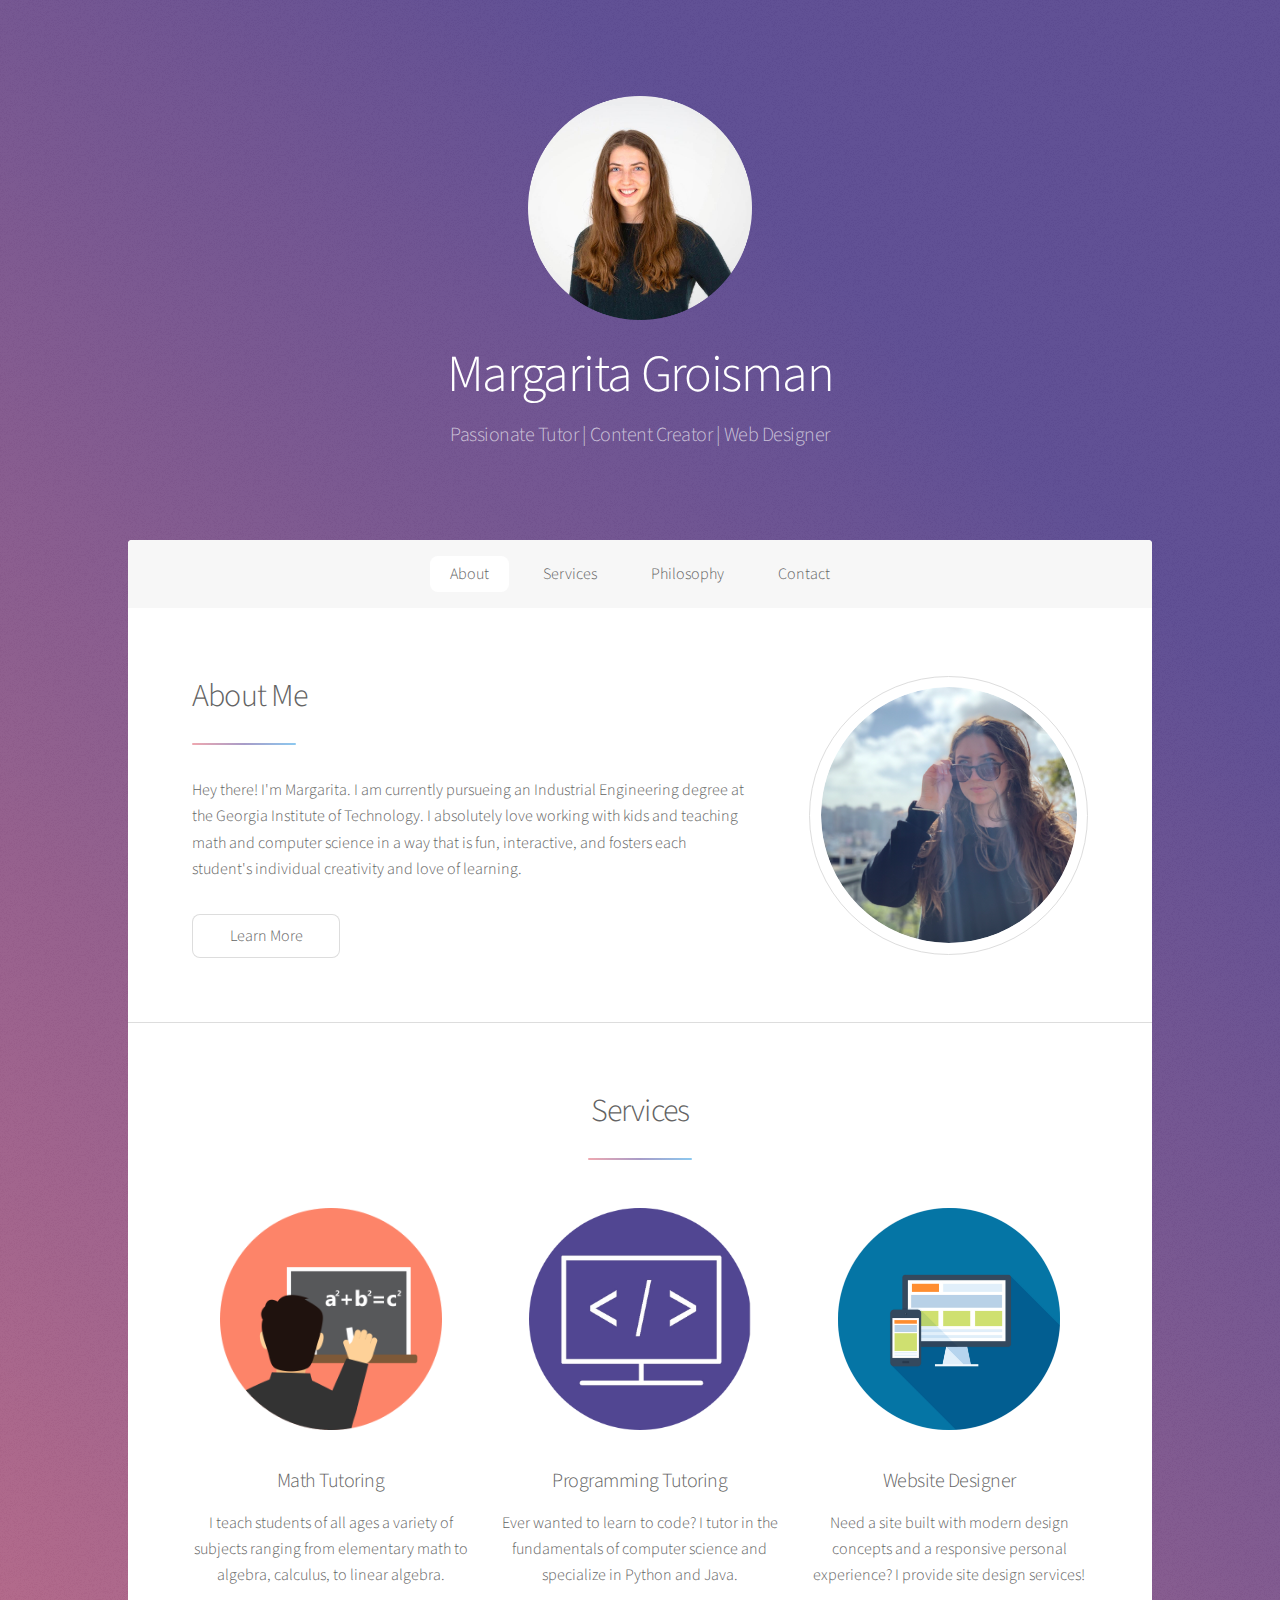
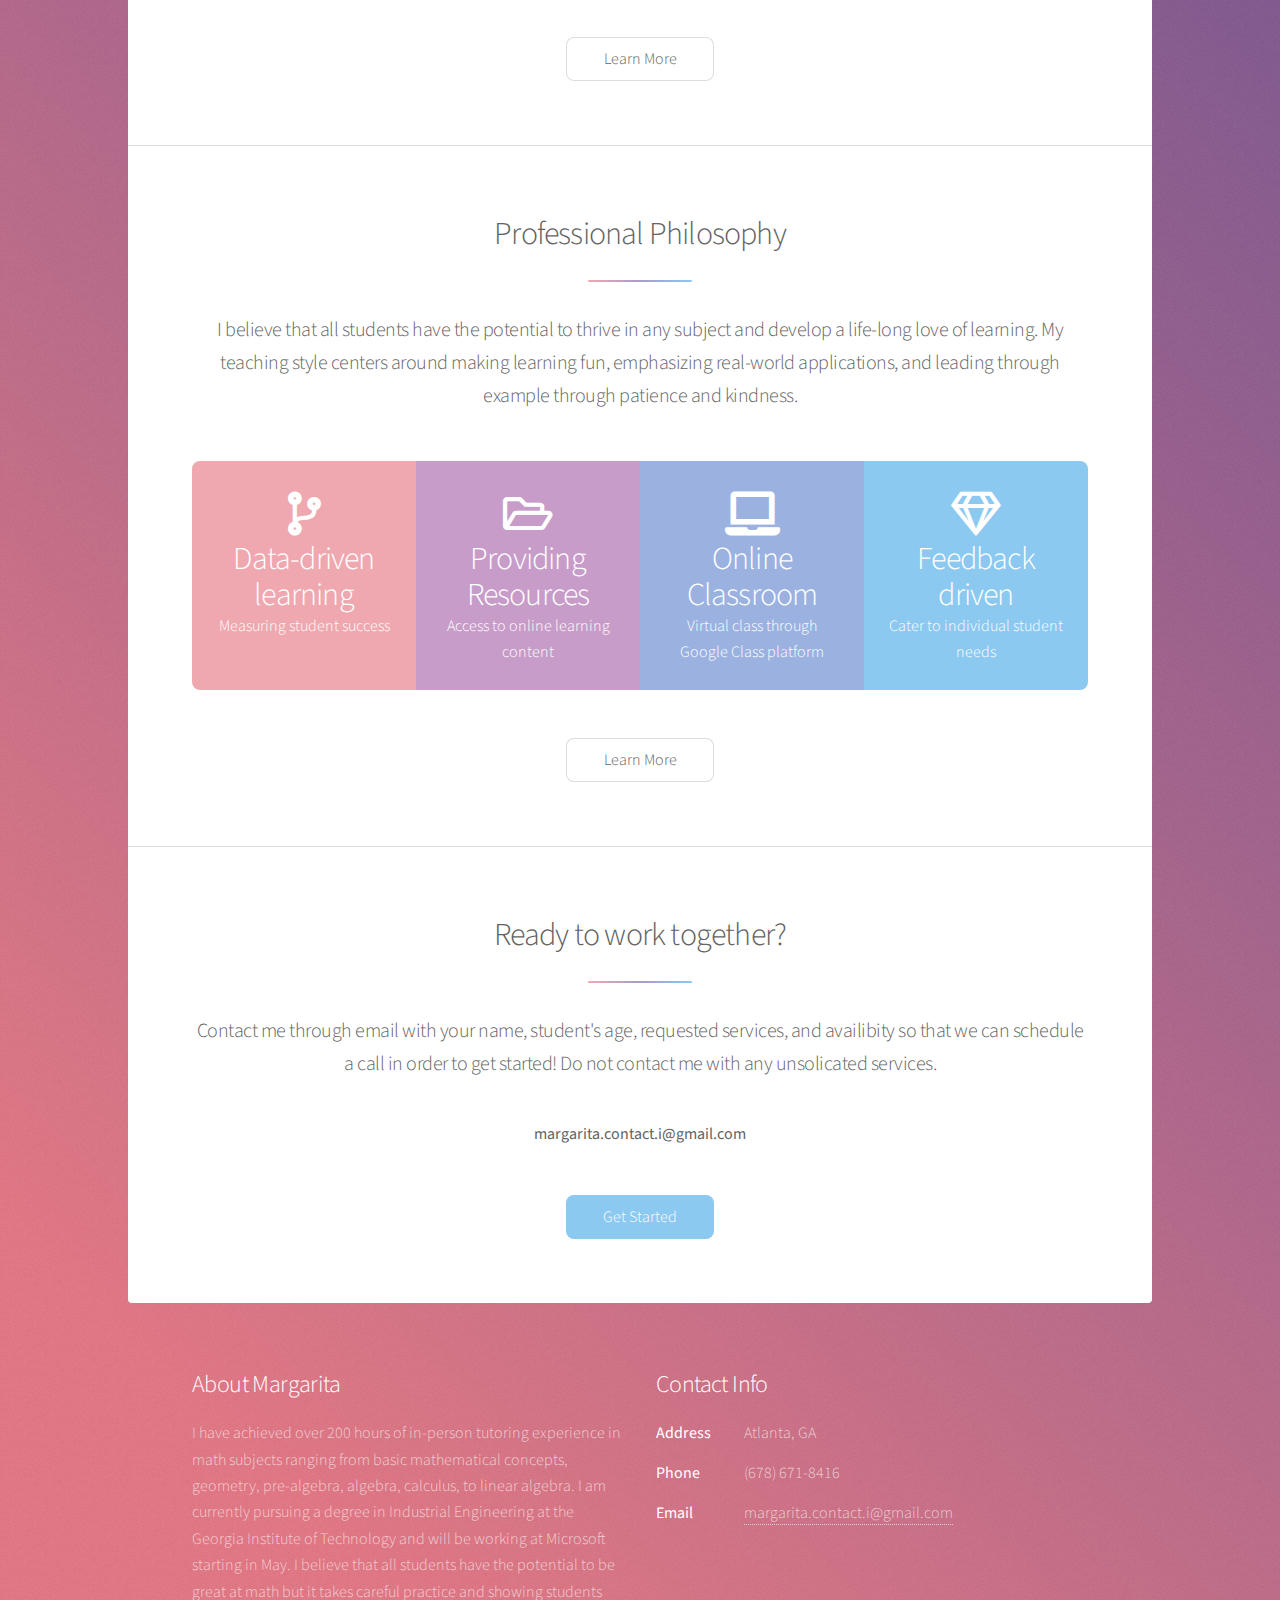
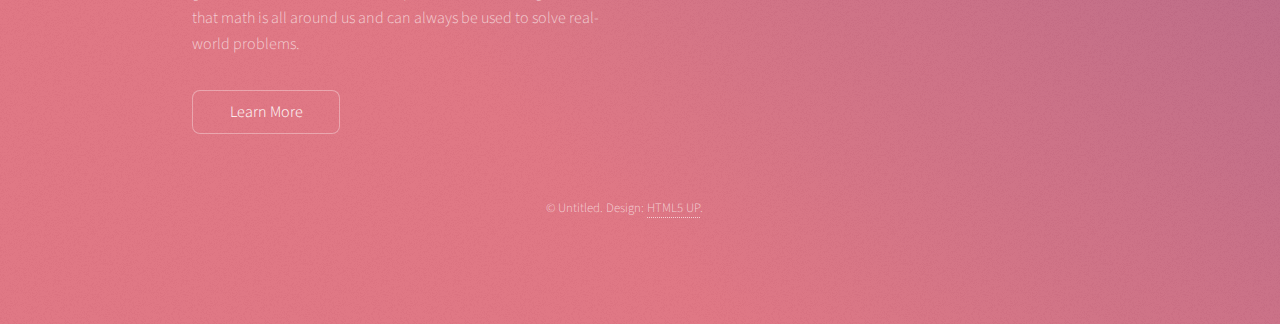
==== index.html @ 3bc651cf "initial commit" ====
<!DOCTYPE HTML>
<!--
	Stellar by HTML5 UP
	html5up.net | @ajlkn
	Free for personal and commercial use under the CCA 3.0 license (html5up.net/license)
-->
<html>
	<head>
		<title>Stellar by HTML5 UP</title>
		<meta charset="utf-8" />
		<meta name="viewport" content="width=device-width, initial-scale=1, user-scalable=no" />
		<link rel="stylesheet" href="assets/css/main.css" />
		<noscript><link rel="stylesheet" href="assets/css/noscript.css" /></noscript>
	</head>
	<body class="is-preload">

		<!-- Wrapper -->
			<div id="wrapper">

				<!-- Header -->
					<header id="header" class="alt">
						<span class="logo"><img src="images/profile_photo1.png" width=25% alt="" /></span>
						<h1>Margarita Groisman</h1>
						<p>Passionate Tutor | Content Creator | Web Designer</p>
					</header>

				<!-- Nav -->
					<nav id="nav">
						<ul>
							<li><a href="#intro" class="active">About</a></li>
							<li><a href="#first">Services</a></li>
							<li><a href="#second">Philosophy</a></li>
							<li><a href="#cta">Contact</a></li>
						</ul>
					</nav>

				<!-- Main -->
					<div id="main">

						<!-- Introduction -->
							<section id="intro" class="main">
								<div class="spotlight">
									<div class="content">
										<header class="major">
											<h2>About Me</h2>
										</header>
										<p>Hey there! I'm Margarita. I am currently pursueing an Industrial Engineering degree at the Georgia Institute of Technology. I absolutely love working with kids and teaching math and computer science in a way that is fun, interactive, and fosters each student's individual creativity and love of learning. </p>
										<ul class="actions">
											<li><a href="generic.html" class="button">Learn More</a></li>
										</ul>
									</div>
									<span class="image"><img src="images/headshot1.png" alt="" /></span>
								</div>
							</section>

						<!-- First Section -->
							<section id="first" class="main special">
								<header class="major">
									<h2>Services</h2>
								</header>
								<ul class="features">
									<li>
										<span class="image"><img src="images/icon1.png" style = "display: block; margin-left: auto; margin-bottom: 10%; margin-right: auto;" width = 80% alt="" /></span>
										<h3>Math Tutoring</h3>
										<p>I teach students of all ages a variety of subjects ranging from elementary math to algebra, calculus, to linear algebra.</p>
									</li>
									<li>
										<span class="image"><img src="images/icon2.png" style = "display: block; margin-left: auto; margin-bottom: 10%; margin-right: auto;" width = 80% alt="" /></span>
										<h3>Programming Tutoring</h3>
										<p>Ever wanted to learn to code? I tutor in the fundamentals of computer science and specialize in Python and Java.</p>
									</li>
									<li>
										<span class="image"><img src="images/icon3.png" style = "display: block; margin-left: auto; margin-bottom: 10%; margin-right: auto;" width = 80% alt="" /></span>
										<h3>Website Designer</h3>
										<p>Need a site built with modern design concepts and a responsive personal experience? I provide site design services!</p>
									</li>
								</ul>
								<footer class="major">
									<ul class="actions special">
										<li><a href="generic.html" class="button">Learn More</a></li>
									</ul>
								</footer>
							</section>

						<!-- Second Section -->
							<section id="second" class="main special">
								<header class="major">
									<h2>Professional Philosophy</h2>
									<p>I believe that all students have the potential to thrive in any subject and develop a life-long love of learning. My teaching style centers around making learning fun, emphasizing real-world applications, and leading through example through patience and kindness. </p>
								</header>
								<ul class="statistics">
									<li class="style1">
										<span class="icon solid fa-code-branch"></span>
										<strong>Data-driven learning</strong> Measuring student success
									</li>
									<li class="style2">
										<span class="icon fa-folder-open"></span>
										<strong>Providing Resources</strong> Access to online learning content
									</li>
									<li class="style4">
										<span class="icon solid fa-laptop"></span>
										<strong>Online Classroom</strong> Virtual class through Google Class platform
									</li>
									<li class="style5">
										<span class="icon fa-gem"></span>
										<strong>Feedback driven</strong>Cater to individual student needs
									</li>
								</ul>

								<footer class="major">
									<ul class="actions special">
										<li><a href="generic.html" class="button">Learn More</a></li>
									</ul>
								</footer>
							</section>

						<!-- Get Started -->
							<section id="cta" class="main special">
								<header class="major">
									<h2>Ready to work together?</h2>
									<p>Contact me through email with your name, student's age, requested services, and availibity so that we can schedule a call in order to get started! Do not contact me with any unsolicated services.</p>
									<strong>margarita.contact.i@gmail.com</strong>
								</header>
								<footer class="major">
									<ul class="actions special">
										<li><a href="generic.html" class="button primary">Get Started</a></li>
									</ul>
								</footer>
							</section>

					</div>

				<!-- Footer -->
					<footer id="footer">
						<section>
							<h2>About Margarita</h2>
							<p>I have achieved over 200 hours of in-person tutoring experience in math subjects ranging from basic mathematical concepts, geometry, pre-algebra, algebra, calculus, to linear algebra. I am currently pursuing a degree in Industrial Engineering at the Georgia Institute of Technology and will be working at Microsoft starting in May. I believe that all students have the potential to be great at math but it takes careful practice and showing students that math is all around us and can always be used to solve real-world problems.</p>
							<ul class="actions">
								<li><a href="generic.html" class="button">Learn More</a></li>
							</ul>
						</section>
						<section>
							<h2>Contact Info</h2>
							<dl class="alt">
								<dt>Address</dt>
								<dd>Atlanta, GA</dd>
								<dt>Phone</dt>
								<dd>‪(678) 671-8416</dd>
								<dt>Email</dt>
								<dd><a href="#">margarita.contact.i@gmail.com</a></dd>
							</dl>
							<!--
							<ul class="icons">
								<li><a href="#" class="icon brands fa-twitter alt"><span class="label">Twitter</span></a></li>
								<li><a href="#" class="icon brands fa-facebook-f alt"><span class="label">Facebook</span></a></li>
								<li><a href="#" class="icon brands fa-instagram alt"><span class="label">Instagram</span></a></li>
								<li><a href="#" class="icon brands fa-github alt"><span class="label">GitHub</span></a></li>
								<li><a href="#" class="icon brands fa-dribbble alt"><span class="label">Dribbble</span></a></li>
							</ul>
						-->
						</section>
						<p class="copyright">&copy; Untitled. Design: <a href="https://html5up.net">HTML5 UP</a>.</p>
					</footer>

			</div>

		<!-- Scripts -->
			<script src="assets/js/jquery.min.js"></script>
			<script src="assets/js/jquery.scrollex.min.js"></script>
			<script src="assets/js/jquery.scrolly.min.js"></script>
			<script src="assets/js/browser.min.js"></script>
			<script src="assets/js/breakpoints.min.js"></script>
			<script src="assets/js/util.js"></script>
			<script src="assets/js/main.js"></script>

	</body>
</html>
---- assets/css/main.css ----
@import url(fontawesome-all.min.css);
@import 'https://fonts.googleapis.com/css?family=Source+Sans+Pro:300,400';

/*
	Stellar by HTML5 UP
	html5up.net | @ajlkn
	Free for personal and commercial use under the CCA 3.0 license (html5up.net/license)
*/

html, body, div, span, applet, object,
iframe, h1, h2, h3, h4, h5, h6, p, blockquote,
pre, a, abbr, acronym, address, big, cite,
code, del, dfn, em, img, ins, kbd, q, s, samp,
small, strike, strong, sub, sup, tt, var, b,
u, i, center, dl, dt, dd, ol, ul, li, fieldset,
form, label, legend, table, caption, tbody,
tfoot, thead, tr, th, td, article, aside,
canvas, details, embed, figure, figcaption,
footer, header, hgroup, menu, nav, output, ruby,
section, summary, time, mark, audio, video {
	margin: 0;
	padding: 0;
	border: 0;
	font-size: 100%;
	font: inherit;
	vertical-align: baseline;}

article, aside, details, figcaption, figure,
footer, header, hgroup, menu, nav, section {
	display: block;}

body {
	line-height: 1;
}

ol, ul {
	list-style: none;
}

blockquote, q {
	quotes: none;
}

	blockquote:before, blockquote:after, q:before, q:after {
		content: '';
		content: none;
	}

table {
	border-collapse: collapse;
	border-spacing: 0;
}

body {
	-webkit-text-size-adjust: none;
}

mark {
	background-color: transparent;
	color: inherit;
}

input::-moz-focus-inner {
	border: 0;
	padding: 0;
}

input, select, textarea {
	-moz-appearance: none;
	-webkit-appearance: none;
	-ms-appearance: none;
	appearance: none;
}

/* Basic */

	@-ms-viewport {
		width: device-width;
	}

	body {
		-ms-overflow-style: scrollbar;
	}

	@media screen and (max-width: 480px) {

		html, body {
			min-width: 320px;
		}

	}

	html {
		box-sizing: border-box;
	}

	*, *:before, *:after {
		box-sizing: inherit;
	}

	body {
		background-color: #935d8c;
		background-image: url("images/overlay.png"), -moz-linear-gradient(45deg, #e37682 15%, #5f4d93 85%);
		background-image: url("images/overlay.png"), -webkit-linear-gradient(45deg, #e37682 15%, #5f4d93 85%);
		background-image: url("images/overlay.png"), -ms-linear-gradient(45deg, #e37682 15%, #5f4d93 85%);
		background-image: url("images/overlay.png"), linear-gradient(45deg, #e37682 15%, #5f4d93 85%);
	}

		body.is-preload *, body.is-preload *:before, body.is-preload *:after {
			-moz-animation: none !important;
			-webkit-animation: none !important;
			-ms-animation: none !important;
			animation: none !important;
			-moz-transition: none !important;
			-webkit-transition: none !important;
			-ms-transition: none !important;
			transition: none !important;
		}

/* Type */

	body {
		background-color: #935d8c;
		color: rgba(255, 255, 255, 0.65);
	}

	body, input, select, textarea {
		font-family: "Source Sans Pro", Helvetica, sans-serif;
		font-size: 17pt;
		font-weight: 300;
		line-height: 1.65;
	}

		@media screen and (max-width: 1680px) {

			body, input, select, textarea {
				font-size: 14pt;
			}

		}

		@media screen and (max-width: 1280px) {

			body, input, select, textarea {
				font-size: 12pt;
			}

		}

		@media screen and (max-width: 360px) {

			body, input, select, textarea {
				font-size: 11pt;
			}

		}

	a {
		-moz-transition: color 0.2s ease, border-bottom 0.2s ease;
		-webkit-transition: color 0.2s ease, border-bottom 0.2s ease;
		-ms-transition: color 0.2s ease, border-bottom 0.2s ease;
		transition: color 0.2s ease, border-bottom 0.2s ease;
		text-decoration: none;
		border-bottom: dotted 1px;
		color: inherit;
	}

		a:hover {
			border-bottom-color: transparent;
		}

	strong, b {
		font-weight: 400;
	}

	em, i {
		font-style: italic;
	}

	p {
		margin: 0 0 2em 0;
	}

		p.content {
			-moz-columns: 20em 2;
			-webkit-columns: 20em 2;
			-ms-columns: 20em 2;
			columns: 20em 2;
			-moz-column-gap: 2em;
			-webkit-column-gap: 2em;
			-ms-column-gap: 2em;
			column-gap: 2em;
			text-align: justify;
		}

	h1, h2, h3, h4, h5, h6 {
		font-weight: 300;
		line-height: 1.5;
		margin: 0 0 0.7em 0;
		letter-spacing: -0.025em;
	}

		h1 a, h2 a, h3 a, h4 a, h5 a, h6 a {
			color: inherit;
			text-decoration: none;
		}

	h1 {
		font-size: 2.5em;
		line-height: 1.2;
	}

	h2 {
		font-size: 1.5em;
	}

	h3 {
		font-size: 1.25em;
	}

	h4 {
		font-size: 1.1em;
	}

	h5 {
		font-size: 0.9em;
	}

	h6 {
		font-size: 0.7em;
	}

	@media screen and (max-width: 736px) {

		h1 {
			font-size: 2em;
		}

	}

	sub {
		font-size: 0.8em;
		position: relative;
		top: 0.5em;
	}

	sup {
		font-size: 0.8em;
		position: relative;
		top: -0.5em;
	}

	blockquote {
		border-left: solid 4px;
		font-style: italic;
		margin: 0 0 2em 0;
		padding: 0.5em 0 0.5em 2em;
	}

	code {
		border-radius: 8px;
		border: solid 1px;
		font-family: "Courier New", monospace;
		font-size: 0.9em;
		margin: 0 0.25em;
		padding: 0.25em 0.65em;
	}

	pre {
		-webkit-overflow-scrolling: touch;
		font-family: "Courier New", monospace;
		font-size: 0.9em;
		margin: 0 0 2em 0;
	}

		pre code {
			display: block;
			line-height: 1.75;
			padding: 1em 1.5em;
			overflow-x: auto;
		}

	hr {
		border: 0;
		border-bottom: solid 1px;
		margin: 2em 0;
	}

		hr.major {
			margin: 3em 0;
		}

	.align-left {
		text-align: left;
	}

	.align-center {
		text-align: center;
	}

	.align-right {
		text-align: right;
	}

	input, select, textarea {
		color: #ffffff;
	}

	a:hover {
		color: #ffffff;
	}

	strong, b {
		color: #ffffff;
	}

	h1, h2, h3, h4, h5, h6 {
		color: #ffffff;
	}

	blockquote {
		border-left-color: rgba(255, 255, 255, 0.35);
	}

	code {
		background: rgba(255, 255, 255, 0.075);
		border-color: rgba(255, 255, 255, 0.35);
	}

	hr {
		border-bottom-color: rgba(255, 255, 255, 0.35);
	}

/* Row */

	.row {
		display: flex;
		flex-wrap: wrap;
		box-sizing: border-box;
		align-items: stretch;
	}

		.row > * {
			box-sizing: border-box;
		}

		.row.gtr-uniform > * > :last-child {
			margin-bottom: 0;
		}

		.row.aln-left {
			justify-content: flex-start;
		}

		.row.aln-center {
			justify-content: center;
		}

		.row.aln-right {
			justify-content: flex-end;
		}

		.row.aln-top {
			align-items: flex-start;
		}

		.row.aln-middle {
			align-items: center;
		}

		.row.aln-bottom {
			align-items: flex-end;
		}

		.row > .imp {
			order: -1;
		}

		.row > .col-1 {
			width: 8.33333%;
		}

		.row > .off-1 {
			margin-left: 8.33333%;
		}

		.row > .col-2 {
			width: 16.66667%;
		}

		.row > .off-2 {
			margin-left: 16.66667%;
		}

		.row > .col-3 {
			width: 25%;
		}

		.row > .off-3 {
			margin-left: 25%;
		}

		.row > .col-4 {
			width: 33.33333%;
		}

		.row > .off-4 {
			margin-left: 33.33333%;
		}

		.row > .col-5 {
			width: 41.66667%;
		}

		.row > .off-5 {
			margin-left: 41.66667%;
		}

		.row > .col-6 {
			width: 50%;
		}

		.row > .off-6 {
			margin-left: 50%;
		}

		.row > .col-7 {
			width: 58.33333%;
		}

		.row > .off-7 {
			margin-left: 58.33333%;
		}

		.row > .col-8 {
			width: 66.66667%;
		}

		.row > .off-8 {
			margin-left: 66.66667%;
		}

		.row > .col-9 {
			width: 75%;
		}

		.row > .off-9 {
			margin-left: 75%;
		}

		.row > .col-10 {
			width: 83.33333%;
		}

		.row > .off-10 {
			margin-left: 83.33333%;
		}

		.row > .col-11 {
			width: 91.66667%;
		}

		.row > .off-11 {
			margin-left: 91.66667%;
		}

		.row > .col-12 {
			width: 100%;
		}

		.row > .off-12 {
			margin-left: 100%;
		}

		.row.gtr-0 {
			margin-top: 0;
			margin-left: 0em;
		}

			.row.gtr-0 > * {
				padding: 0 0 0 0em;
			}

			.row.gtr-0.gtr-uniform {
				margin-top: 0em;
			}

				.row.gtr-0.gtr-uniform > * {
					padding-top: 0em;
				}

		.row.gtr-25 {
			margin-top: 0;
			margin-left: -0.375em;
		}

			.row.gtr-25 > * {
				padding: 0 0 0 0.375em;
			}

			.row.gtr-25.gtr-uniform {
				margin-top: -0.375em;
			}

				.row.gtr-25.gtr-uniform > * {
					padding-top: 0.375em;
				}

		.row.gtr-50 {
			margin-top: 0;
			margin-left: -0.75em;
		}

			.row.gtr-50 > * {
				padding: 0 0 0 0.75em;
			}

			.row.gtr-50.gtr-uniform {
				margin-top: -0.75em;
			}

				.row.gtr-50.gtr-uniform > * {
					padding-top: 0.75em;
				}

		.row {
			margin-top: 0;
			margin-left: -1.5em;
		}

			.row > * {
				padding: 0 0 0 1.5em;
			}

			.row.gtr-uniform {
				margin-top: -1.5em;
			}

				.row.gtr-uniform > * {
					padding-top: 1.5em;
				}

		.row.gtr-150 {
			margin-top: 0;
			margin-left: -2.25em;
		}

			.row.gtr-150 > * {
				padding: 0 0 0 2.25em;
			}

			.row.gtr-150.gtr-uniform {
				margin-top: -2.25em;
			}

				.row.gtr-150.gtr-uniform > * {
					padding-top: 2.25em;
				}

		.row.gtr-200 {
			margin-top: 0;
			margin-left: -3em;
		}

			.row.gtr-200 > * {
				padding: 0 0 0 3em;
			}

			.row.gtr-200.gtr-uniform {
				margin-top: -3em;
			}

				.row.gtr-200.gtr-uniform > * {
					padding-top: 3em;
				}

		@media screen and (max-width: 1680px) {

			.row {
				display: flex;
				flex-wrap: wrap;
				box-sizing: border-box;
				align-items: stretch;
			}

				.row > * {
					box-sizing: border-box;
				}

				.row.gtr-uniform > * > :last-child {
					margin-bottom: 0;
				}

				.row.aln-left {
					justify-content: flex-start;
				}

				.row.aln-center {
					justify-content: center;
				}

				.row.aln-right {
					justify-content: flex-end;
				}

				.row.aln-top {
					align-items: flex-start;
				}

				.row.aln-middle {
					align-items: center;
				}

				.row.aln-bottom {
					align-items: flex-end;
				}

				.row > .imp-xlarge {
					order: -1;
				}

				.row > .col-1-xlarge {
					width: 8.33333%;
				}

				.row > .off-1-xlarge {
					margin-left: 8.33333%;
				}

				.row > .col-2-xlarge {
					width: 16.66667%;
				}

				.row > .off-2-xlarge {
					margin-left: 16.66667%;
				}

				.row > .col-3-xlarge {
					width: 25%;
				}

				.row > .off-3-xlarge {
					margin-left: 25%;
				}

				.row > .col-4-xlarge {
					width: 33.33333%;
				}

				.row > .off-4-xlarge {
					margin-left: 33.33333%;
				}

				.row > .col-5-xlarge {
					width: 41.66667%;
				}

				.row > .off-5-xlarge {
					margin-left: 41.66667%;
				}

				.row > .col-6-xlarge {
					width: 50%;
				}

				.row > .off-6-xlarge {
					margin-left: 50%;
				}

				.row > .col-7-xlarge {
					width: 58.33333%;
				}

				.row > .off-7-xlarge {
					margin-left: 58.33333%;
				}

				.row > .col-8-xlarge {
					width: 66.66667%;
				}

				.row > .off-8-xlarge {
					margin-left: 66.66667%;
				}

				.row > .col-9-xlarge {
					width: 75%;
				}

				.row > .off-9-xlarge {
					margin-left: 75%;
				}

				.row > .col-10-xlarge {
					width: 83.33333%;
				}

				.row > .off-10-xlarge {
					margin-left: 83.33333%;
				}

				.row > .col-11-xlarge {
					width: 91.66667%;
				}

				.row > .off-11-xlarge {
					margin-left: 91.66667%;
				}

				.row > .col-12-xlarge {
					width: 100%;
				}

				.row > .off-12-xlarge {
					margin-left: 100%;
				}

				.row.gtr-0 {
					margin-top: 0;
					margin-left: 0em;
				}

					.row.gtr-0 > * {
						padding: 0 0 0 0em;
					}

					.row.gtr-0.gtr-uniform {
						margin-top: 0em;
					}

						.row.gtr-0.gtr-uniform > * {
							padding-top: 0em;
						}

				.row.gtr-25 {
					margin-top: 0;
					margin-left: -0.375em;
				}

					.row.gtr-25 > * {
						padding: 0 0 0 0.375em;
					}

					.row.gtr-25.gtr-uniform {
						margin-top: -0.375em;
					}

						.row.gtr-25.gtr-uniform > * {
							padding-top: 0.375em;
						}

				.row.gtr-50 {
					margin-top: 0;
					margin-left: -0.75em;
				}

					.row.gtr-50 > * {
						padding: 0 0 0 0.75em;
					}

					.row.gtr-50.gtr-uniform {
						margin-top: -0.75em;
					}

						.row.gtr-50.gtr-uniform > * {
							padding-top: 0.75em;
						}

				.row {
					margin-top: 0;
					margin-left: -1.5em;
				}

					.row > * {
						padding: 0 0 0 1.5em;
					}

					.row.gtr-uniform {
						margin-top: -1.5em;
					}

						.row.gtr-uniform > * {
							padding-top: 1.5em;
						}

				.row.gtr-150 {
					margin-top: 0;
					margin-left: -2.25em;
				}

					.row.gtr-150 > * {
						padding: 0 0 0 2.25em;
					}

					.row.gtr-150.gtr-uniform {
						margin-top: -2.25em;
					}

						.row.gtr-150.gtr-uniform > * {
							padding-top: 2.25em;
						}

				.row.gtr-200 {
					margin-top: 0;
					margin-left: -3em;
				}

					.row.gtr-200 > * {
						padding: 0 0 0 3em;
					}

					.row.gtr-200.gtr-uniform {
						margin-top: -3em;
					}

						.row.gtr-200.gtr-uniform > * {
							padding-top: 3em;
						}

		}

		@media screen and (max-width: 1280px) {

			.row {
				display: flex;
				flex-wrap: wrap;
				box-sizing: border-box;
				align-items: stretch;
			}

				.row > * {
					box-sizing: border-box;
				}

				.row.gtr-uniform > * > :last-child {
					margin-bottom: 0;
				}

				.row.aln-left {
					justify-content: flex-start;
				}

				.row.aln-center {
					justify-content: center;
				}

				.row.aln-right {
					justify-content: flex-end;
				}

				.row.aln-top {
					align-items: flex-start;
				}

				.row.aln-middle {
					align-items: center;
				}

				.row.aln-bottom {
					align-items: flex-end;
				}

				.row > .imp-large {
					order: -1;
				}

				.row > .col-1-large {
					width: 8.33333%;
				}

				.row > .off-1-large {
					margin-left: 8.33333%;
				}

				.row > .col-2-large {
					width: 16.66667%;
				}

				.row > .off-2-large {
					margin-left: 16.66667%;
				}

				.row > .col-3-large {
					width: 25%;
				}

				.row > .off-3-large {
					margin-left: 25%;
				}

				.row > .col-4-large {
					width: 33.33333%;
				}

				.row > .off-4-large {
					margin-left: 33.33333%;
				}

				.row > .col-5-large {
					width: 41.66667%;
				}

				.row > .off-5-large {
					margin-left: 41.66667%;
				}

				.row > .col-6-large {
					width: 50%;
				}

				.row > .off-6-large {
					margin-left: 50%;
				}

				.row > .col-7-large {
					width: 58.33333%;
				}

				.row > .off-7-large {
					margin-left: 58.33333%;
				}

				.row > .col-8-large {
					width: 66.66667%;
				}

				.row > .off-8-large {
					margin-left: 66.66667%;
				}

				.row > .col-9-large {
					width: 75%;
				}

				.row > .off-9-large {
					margin-left: 75%;
				}

				.row > .col-10-large {
					width: 83.33333%;
				}

				.row > .off-10-large {
					margin-left: 83.33333%;
				}

				.row > .col-11-large {
					width: 91.66667%;
				}

				.row > .off-11-large {
					margin-left: 91.66667%;
				}

				.row > .col-12-large {
					width: 100%;
				}

				.row > .off-12-large {
					margin-left: 100%;
				}

				.row.gtr-0 {
					margin-top: 0;
					margin-left: 0em;
				}

					.row.gtr-0 > * {
						padding: 0 0 0 0em;
					}

					.row.gtr-0.gtr-uniform {
						margin-top: 0em;
					}

						.row.gtr-0.gtr-uniform > * {
							padding-top: 0em;
						}

				.row.gtr-25 {
					margin-top: 0;
					margin-left: -0.375em;
				}

					.row.gtr-25 > * {
						padding: 0 0 0 0.375em;
					}

					.row.gtr-25.gtr-uniform {
						margin-top: -0.375em;
					}

						.row.gtr-25.gtr-uniform > * {
							padding-top: 0.375em;
						}

				.row.gtr-50 {
					margin-top: 0;
					margin-left: -0.75em;
				}

					.row.gtr-50 > * {
						padding: 0 0 0 0.75em;
					}

					.row.gtr-50.gtr-uniform {
						margin-top: -0.75em;
					}

						.row.gtr-50.gtr-uniform > * {
							padding-top: 0.75em;
						}

				.row {
					margin-top: 0;
					margin-left: -1.5em;
				}

					.row > * {
						padding: 0 0 0 1.5em;
					}

					.row.gtr-uniform {
						margin-top: -1.5em;
					}

						.row.gtr-uniform > * {
							padding-top: 1.5em;
						}

				.row.gtr-150 {
					margin-top: 0;
					margin-left: -2.25em;
				}

					.row.gtr-150 > * {
						padding: 0 0 0 2.25em;
					}

					.row.gtr-150.gtr-uniform {
						margin-top: -2.25em;
					}

						.row.gtr-150.gtr-uniform > * {
							padding-top: 2.25em;
						}

				.row.gtr-200 {
					margin-top: 0;
					margin-left: -3em;
				}

					.row.gtr-200 > * {
						padding: 0 0 0 3em;
					}

					.row.gtr-200.gtr-uniform {
						margin-top: -3em;
					}

						.row.gtr-200.gtr-uniform > * {
							padding-top: 3em;
						}

		}

		@media screen and (max-width: 980px) {

			.row {
				display: flex;
				flex-wrap: wrap;
				box-sizing: border-box;
				align-items: stretch;
			}

				.row > * {
					box-sizing: border-box;
				}

				.row.gtr-uniform > * > :last-child {
					margin-bottom: 0;
				}

				.row.aln-left {
					justify-content: flex-start;
				}

				.row.aln-center {
					justify-content: center;
				}

				.row.aln-right {
					justify-content: flex-end;
				}

				.row.aln-top {
					align-items: flex-start;
				}

				.row.aln-middle {
					align-items: center;
				}

				.row.aln-bottom {
					align-items: flex-end;
				}

				.row > .imp-medium {
					order: -1;
				}

				.row > .col-1-medium {
					width: 8.33333%;
				}

				.row > .off-1-medium {
					margin-left: 8.33333%;
				}

				.row > .col-2-medium {
					width: 16.66667%;
				}

				.row > .off-2-medium {
					margin-left: 16.66667%;
				}

				.row > .col-3-medium {
					width: 25%;
				}

				.row > .off-3-medium {
					margin-left: 25%;
				}

				.row > .col-4-medium {
					width: 33.33333%;
				}

				.row > .off-4-medium {
					margin-left: 33.33333%;
				}

				.row > .col-5-medium {
					width: 41.66667%;
				}

				.row > .off-5-medium {
					margin-left: 41.66667%;
				}

				.row > .col-6-medium {
					width: 50%;
				}

				.row > .off-6-medium {
					margin-left: 50%;
				}

				.row > .col-7-medium {
					width: 58.33333%;
				}

				.row > .off-7-medium {
					margin-left: 58.33333%;
				}

				.row > .col-8-medium {
					width: 66.66667%;
				}

				.row > .off-8-medium {
					margin-left: 66.66667%;
				}

				.row > .col-9-medium {
					width: 75%;
				}

				.row > .off-9-medium {
					margin-left: 75%;
				}

				.row > .col-10-medium {
					width: 83.33333%;
				}

				.row > .off-10-medium {
					margin-left: 83.33333%;
				}

				.row > .col-11-medium {
					width: 91.66667%;
				}

				.row > .off-11-medium {
					margin-left: 91.66667%;
				}

				.row > .col-12-medium {
					width: 100%;
				}

				.row > .off-12-medium {
					margin-left: 100%;
				}

				.row.gtr-0 {
					margin-top: 0;
					margin-left: 0em;
				}

					.row.gtr-0 > * {
						padding: 0 0 0 0em;
					}

					.row.gtr-0.gtr-uniform {
						margin-top: 0em;
					}

						.row.gtr-0.gtr-uniform > * {
							padding-top: 0em;
						}

				.row.gtr-25 {
					margin-top: 0;
					margin-left: -0.375em;
				}

					.row.gtr-25 > * {
						padding: 0 0 0 0.375em;
					}

					.row.gtr-25.gtr-uniform {
						margin-top: -0.375em;
					}

						.row.gtr-25.gtr-uniform > * {
							padding-top: 0.375em;
						}

				.row.gtr-50 {
					margin-top: 0;
					margin-left: -0.75em;
				}

					.row.gtr-50 > * {
						padding: 0 0 0 0.75em;
					}

					.row.gtr-50.gtr-uniform {
						margin-top: -0.75em;
					}

						.row.gtr-50.gtr-uniform > * {
							padding-top: 0.75em;
						}

				.row {
					margin-top: 0;
					margin-left: -1.5em;
				}

					.row > * {
						padding: 0 0 0 1.5em;
					}

					.row.gtr-uniform {
						margin-top: -1.5em;
					}

						.row.gtr-uniform > * {
							padding-top: 1.5em;
						}

				.row.gtr-150 {
					margin-top: 0;
					margin-left: -2.25em;
				}

					.row.gtr-150 > * {
						padding: 0 0 0 2.25em;
					}

					.row.gtr-150.gtr-uniform {
						margin-top: -2.25em;
					}

						.row.gtr-150.gtr-uniform > * {
							padding-top: 2.25em;
						}

				.row.gtr-200 {
					margin-top: 0;
					margin-left: -3em;
				}

					.row.gtr-200 > * {
						padding: 0 0 0 3em;
					}

					.row.gtr-200.gtr-uniform {
						margin-top: -3em;
					}

						.row.gtr-200.gtr-uniform > * {
							padding-top: 3em;
						}

		}

		@media screen and (max-width: 736px) {

			.row {
				display: flex;
				flex-wrap: wrap;
				box-sizing: border-box;
				align-items: stretch;
			}

				.row > * {
					box-sizing: border-box;
				}

				.row.gtr-uniform > * > :last-child {
					margin-bottom: 0;
				}

				.row.aln-left {
					justify-content: flex-start;
				}

				.row.aln-center {
					justify-content: center;
				}

				.row.aln-right {
					justify-content: flex-end;
				}

				.row.aln-top {
					align-items: flex-start;
				}

				.row.aln-middle {
					align-items: center;
				}

				.row.aln-bottom {
					align-items: flex-end;
				}

				.row > .imp-small {
					order: -1;
				}

				.row > .col-1-small {
					width: 8.33333%;
				}

				.row > .off-1-small {
					margin-left: 8.33333%;
				}

				.row > .col-2-small {
					width: 16.66667%;
				}

				.row > .off-2-small {
					margin-left: 16.66667%;
				}

				.row > .col-3-small {
					width: 25%;
				}

				.row > .off-3-small {
					margin-left: 25%;
				}

				.row > .col-4-small {
					width: 33.33333%;
				}

				.row > .off-4-small {
					margin-left: 33.33333%;
				}

				.row > .col-5-small {
					width: 41.66667%;
				}

				.row > .off-5-small {
					margin-left: 41.66667%;
				}

				.row > .col-6-small {
					width: 50%;
				}

				.row > .off-6-small {
					margin-left: 50%;
				}

				.row > .col-7-small {
					width: 58.33333%;
				}

				.row > .off-7-small {
					margin-left: 58.33333%;
				}

				.row > .col-8-small {
					width: 66.66667%;
				}

				.row > .off-8-small {
					margin-left: 66.66667%;
				}

				.row > .col-9-small {
					width: 75%;
				}

				.row > .off-9-small {
					margin-left: 75%;
				}

				.row > .col-10-small {
					width: 83.33333%;
				}

				.row > .off-10-small {
					margin-left: 83.33333%;
				}

				.row > .col-11-small {
					width: 91.66667%;
				}

				.row > .off-11-small {
					margin-left: 91.66667%;
				}

				.row > .col-12-small {
					width: 100%;
				}

				.row > .off-12-small {
					margin-left: 100%;
				}

				.row.gtr-0 {
					margin-top: 0;
					margin-left: 0em;
				}

					.row.gtr-0 > * {
						padding: 0 0 0 0em;
					}

					.row.gtr-0.gtr-uniform {
						margin-top: 0em;
					}

						.row.gtr-0.gtr-uniform > * {
							padding-top: 0em;
						}

				.row.gtr-25 {
					margin-top: 0;
					margin-left: -0.25em;
				}

					.row.gtr-25 > * {
						padding: 0 0 0 0.25em;
					}

					.row.gtr-25.gtr-uniform {
						margin-top: -0.25em;
					}

						.row.gtr-25.gtr-uniform > * {
							padding-top: 0.25em;
						}

				.row.gtr-50 {
					margin-top: 0;
					margin-left: -0.5em;
				}

					.row.gtr-50 > * {
						padding: 0 0 0 0.5em;
					}

					.row.gtr-50.gtr-uniform {
						margin-top: -0.5em;
					}

						.row.gtr-50.gtr-uniform > * {
							padding-top: 0.5em;
						}

				.row {
					margin-top: 0;
					margin-left: -1em;
				}

					.row > * {
						padding: 0 0 0 1em;
					}

					.row.gtr-uniform {
						margin-top: -1em;
					}

						.row.gtr-uniform > * {
							padding-top: 1em;
						}

				.row.gtr-150 {
					margin-top: 0;
					margin-left: -1.5em;
				}

					.row.gtr-150 > * {
						padding: 0 0 0 1.5em;
					}

					.row.gtr-150.gtr-uniform {
						margin-top: -1.5em;
					}

						.row.gtr-150.gtr-uniform > * {
							padding-top: 1.5em;
						}

				.row.gtr-200 {
					margin-top: 0;
					margin-left: -2em;
				}

					.row.gtr-200 > * {
						padding: 0 0 0 2em;
					}

					.row.gtr-200.gtr-uniform {
						margin-top: -2em;
					}

						.row.gtr-200.gtr-uniform > * {
							padding-top: 2em;
						}

		}

		@media screen and (max-width: 480px) {

			.row {
				display: flex;
				flex-wrap: wrap;
				box-sizing: border-box;
				align-items: stretch;
			}

				.row > * {
					box-sizing: border-box;
				}

				.row.gtr-uniform > * > :last-child {
					margin-bottom: 0;
				}

				.row.aln-left {
					justify-content: flex-start;
				}

				.row.aln-center {
					justify-content: center;
				}

				.row.aln-right {
					justify-content: flex-end;
				}

				.row.aln-top {
					align-items: flex-start;
				}

				.row.aln-middle {
					align-items: center;
				}

				.row.aln-bottom {
					align-items: flex-end;
				}

				.row > .imp-xsmall {
					order: -1;
				}

				.row > .col-1-xsmall {
					width: 8.33333%;
				}

				.row > .off-1-xsmall {
					margin-left: 8.33333%;
				}

				.row > .col-2-xsmall {
					width: 16.66667%;
				}

				.row > .off-2-xsmall {
					margin-left: 16.66667%;
				}

				.row > .col-3-xsmall {
					width: 25%;
				}

				.row > .off-3-xsmall {
					margin-left: 25%;
				}

				.row > .col-4-xsmall {
					width: 33.33333%;
				}

				.row > .off-4-xsmall {
					margin-left: 33.33333%;
				}

				.row > .col-5-xsmall {
					width: 41.66667%;
				}

				.row > .off-5-xsmall {
					margin-left: 41.66667%;
				}

				.row > .col-6-xsmall {
					width: 50%;
				}

				.row > .off-6-xsmall {
					margin-left: 50%;
				}

				.row > .col-7-xsmall {
					width: 58.33333%;
				}

				.row > .off-7-xsmall {
					margin-left: 58.33333%;
				}

				.row > .col-8-xsmall {
					width: 66.66667%;
				}

				.row > .off-8-xsmall {
					margin-left: 66.66667%;
				}

				.row > .col-9-xsmall {
					width: 75%;
				}

				.row > .off-9-xsmall {
					margin-left: 75%;
				}

				.row > .col-10-xsmall {
					width: 83.33333%;
				}

				.row > .off-10-xsmall {
					margin-left: 83.33333%;
				}

				.row > .col-11-xsmall {
					width: 91.66667%;
				}

				.row > .off-11-xsmall {
					margin-left: 91.66667%;
				}

				.row > .col-12-xsmall {
					width: 100%;
				}

				.row > .off-12-xsmall {
					margin-left: 100%;
				}

				.row.gtr-0 {
					margin-top: 0;
					margin-left: 0em;
				}

					.row.gtr-0 > * {
						padding: 0 0 0 0em;
					}

					.row.gtr-0.gtr-uniform {
						margin-top: 0em;
					}

						.row.gtr-0.gtr-uniform > * {
							padding-top: 0em;
						}

				.row.gtr-25 {
					margin-top: 0;
					margin-left: -0.3125em;
				}

					.row.gtr-25 > * {
						padding: 0 0 0 0.3125em;
					}

					.row.gtr-25.gtr-uniform {
						margin-top: -0.3125em;
					}

						.row.gtr-25.gtr-uniform > * {
							padding-top: 0.3125em;
						}

				.row.gtr-50 {
					margin-top: 0;
					margin-left: -0.625em;
				}

					.row.gtr-50 > * {
						padding: 0 0 0 0.625em;
					}

					.row.gtr-50.gtr-uniform {
						margin-top: -0.625em;
					}

						.row.gtr-50.gtr-uniform > * {
							padding-top: 0.625em;
						}

				.row {
					margin-top: 0;
					margin-left: -1.25em;
				}

					.row > * {
						padding: 0 0 0 1.25em;
					}

					.row.gtr-uniform {
						margin-top: -1.25em;
					}

						.row.gtr-uniform > * {
							padding-top: 1.25em;
						}

				.row.gtr-150 {
					margin-top: 0;
					margin-left: -1.875em;
				}

					.row.gtr-150 > * {
						padding: 0 0 0 1.875em;
					}

					.row.gtr-150.gtr-uniform {
						margin-top: -1.875em;
					}

						.row.gtr-150.gtr-uniform > * {
							padding-top: 1.875em;
						}

				.row.gtr-200 {
					margin-top: 0;
					margin-left: -2.5em;
				}

					.row.gtr-200 > * {
						padding: 0 0 0 2.5em;
					}

					.row.gtr-200.gtr-uniform {
						margin-top: -2.5em;
					}

						.row.gtr-200.gtr-uniform > * {
							padding-top: 2.5em;
						}

		}

/* Box */

	.box {
		border-radius: 8px;
		border: solid;
		margin-bottom: 2em;
		padding: 1.5em;
	}

		.box > :last-child,
		.box > :last-child > :last-child,
		.box > :last-child > :last-child > :last-child {
			margin-bottom: 0;
		}

		.box.alt {
			border: 0;
			border-radius: 0;
			padding: 0;
		}

	.box {
		border-color: rgba(255, 255, 255, 0.35);
	}

/* Button */

	input[type="submit"],
	input[type="reset"],
	input[type="button"],
	button,
	.button {
		-moz-appearance: none;
		-webkit-appearance: none;
		-ms-appearance: none;
		appearance: none;
		-moz-transition: background-color 0.2s ease-in-out, color 0.2s ease-in-out;
		-webkit-transition: background-color 0.2s ease-in-out, color 0.2s ease-in-out;
		-ms-transition: background-color 0.2s ease-in-out, color 0.2s ease-in-out;
		transition: background-color 0.2s ease-in-out, color 0.2s ease-in-out;
		border-radius: 8px;
		border: 0;
		cursor: pointer;
		display: inline-block;
		font-weight: 300;
		height: 2.75em;
		line-height: 2.75em;
		min-width: 9.25em;
		padding: 0 1.5em;
		text-align: center;
		text-decoration: none;
		white-space: nowrap;
	}

		input[type="submit"].icon,
		input[type="reset"].icon,
		input[type="button"].icon,
		button.icon,
		.button.icon {
			padding-left: 1.35em;
		}

			input[type="submit"].icon:before,
			input[type="reset"].icon:before,
			input[type="button"].icon:before,
			button.icon:before,
			.button.icon:before {
				margin-right: 0.5em;
			}

		input[type="submit"].fit,
		input[type="reset"].fit,
		input[type="button"].fit,
		button.fit,
		.button.fit {
			width: 100%;
		}

		input[type="submit"].small,
		input[type="reset"].small,
		input[type="button"].small,
		button.small,
		.button.small {
			font-size: 0.8em;
		}

		input[type="submit"].large,
		input[type="reset"].large,
		input[type="button"].large,
		button.large,
		.button.large {
			font-size: 1.35em;
		}

		input[type="submit"].disabled, input[type="submit"]:disabled,
		input[type="reset"].disabled,
		input[type="reset"]:disabled,
		input[type="button"].disabled,
		input[type="button"]:disabled,
		button.disabled,
		button:disabled,
		.button.disabled,
		.button:disabled {
			pointer-events: none;
			opacity: 0.25;
		}

		@media screen and (max-width: 736px) {

			input[type="submit"],
			input[type="reset"],
			input[type="button"],
			button,
			.button {
				min-width: 0;
			}

		}

	input[type="submit"],
	input[type="reset"],
	input[type="button"],
	button,
	.button {
		background-color: transparent;
		box-shadow: inset 0 0 0 1px rgba(255, 255, 255, 0.35);
		color: #ffffff !important;
	}

		input[type="submit"]:hover,
		input[type="reset"]:hover,
		input[type="button"]:hover,
		button:hover,
		.button:hover {
			background-color: rgba(255, 255, 255, 0.075);
		}

		input[type="submit"]:active,
		input[type="reset"]:active,
		input[type="button"]:active,
		button:active,
		.button:active {
			background-color: rgba(255, 255, 255, 0.2);
		}

		input[type="submit"].icon:before,
		input[type="reset"].icon:before,
		input[type="button"].icon:before,
		button.icon:before,
		.button.icon:before {
			color: rgba(255, 255, 255, 0.5);
		}

		input[type="submit"].primary,
		input[type="reset"].primary,
		input[type="button"].primary,
		button.primary,
		.button.primary {
			background-color: #8cc9f0;
			color: #ffffff !important;
			box-shadow: none;
		}

			input[type="submit"].primary:hover,
			input[type="reset"].primary:hover,
			input[type="button"].primary:hover,
			button.primary:hover,
			.button.primary:hover {
				background-color: #9acff2;
			}

			input[type="submit"].primary:active,
			input[type="reset"].primary:active,
			input[type="button"].primary:active,
			button.primary:active,
			.button.primary:active {
				background-color: #7ec3ee;
			}

			input[type="submit"].primary.icon:before,
			input[type="reset"].primary.icon:before,
			input[type="button"].primary.icon:before,
			button.primary.icon:before,
			.button.primary.icon:before {
				color: #ffffff !important;
			}

/* Form */

	form {
		margin: 0 0 2em 0;
	}

	label {
		display: block;
		font-size: 0.9em;
		font-weight: 400;
		margin: 0 0 1em 0;
	}

	input[type="text"],
	input[type="password"],
	input[type="email"],
	select,
	textarea {
		-moz-appearance: none;
		-webkit-appearance: none;
		-ms-appearance: none;
		appearance: none;
		border-radius: 8px;
		border: solid 1px;
		color: inherit;
		display: block;
		outline: 0;
		padding: 0 1em;
		text-decoration: none;
		width: 100%;
	}

		input[type="text"]:invalid,
		input[type="password"]:invalid,
		input[type="email"]:invalid,
		select:invalid,
		textarea:invalid {
			box-shadow: none;
		}

	select {
		background-size: 1.25rem;
		background-repeat: no-repeat;
		background-position: calc(100% - 1rem) center;
		height: 2.75em;
		padding-right: 2.75em;
		text-overflow: ellipsis;
	}

		select:focus::-ms-value {
			background-color: transparent;
		}

		select::-ms-expand {
			display: none;
		}

	input[type="text"],
	input[type="password"],
	input[type="email"],
	select {
		height: 2.75em;
	}

	textarea {
		padding: 0.75em 1em;
	}

	input[type="checkbox"],
	input[type="radio"] {
		-moz-appearance: none;
		-webkit-appearance: none;
		-ms-appearance: none;
		appearance: none;
		display: block;
		float: left;
		margin-right: -2em;
		opacity: 0;
		width: 1em;
		z-index: -1;
	}

		input[type="checkbox"] + label,
		input[type="radio"] + label {
			text-decoration: none;
			cursor: pointer;
			display: inline-block;
			font-size: 1em;
			font-weight: 300;
			padding-left: 2.4em;
			padding-right: 0.75em;
			position: relative;
		}

			input[type="checkbox"] + label:before,
			input[type="radio"] + label:before {
				-moz-osx-font-smoothing: grayscale;
				-webkit-font-smoothing: antialiased;
				display: inline-block;
				font-style: normal;
				font-variant: normal;
				text-rendering: auto;
				line-height: 1;
				text-transform: none !important;
				font-family: 'Font Awesome 5 Free';
				font-weight: 900;
			}

			input[type="checkbox"] + label:before,
			input[type="radio"] + label:before {
				border-radius: 8px;
				border: solid 1px;
				content: '';
				display: inline-block;
				font-size: 0.8em;
				height: 2.0625em;
				left: 0;
				line-height: 2.0625em;
				position: absolute;
				text-align: center;
				top: 0;
				width: 2.0625em;
			}

		input[type="checkbox"]:checked + label:before,
		input[type="radio"]:checked + label:before {
			content: '\f00c';
		}

	input[type="checkbox"] + label:before {
		border-radius: 8px;
	}

	input[type="radio"] + label:before {
		border-radius: 100%;
	}

	::-webkit-input-placeholder {
		opacity: 1.0;
	}

	:-moz-placeholder {
		opacity: 1.0;
	}

	::-moz-placeholder {
		opacity: 1.0;
	}

	:-ms-input-placeholder {
		opacity: 1.0;
	}

	label {
		color: #ffffff;
	}

	input[type="text"],
	input[type="password"],
	input[type="email"],
	select,
	textarea {
		background-color: rgba(255, 255, 255, 0.075);
		border-color: rgba(255, 255, 255, 0.35);
	}

		input[type="text"]:focus,
		input[type="password"]:focus,
		input[type="email"]:focus,
		select:focus,
		textarea:focus {
			border-color: #8cc9f0;
			box-shadow: 0 0 0 1px #8cc9f0;
		}

	select {
		background-image: url("data:image/svg+xml;charset=utf8,%3Csvg xmlns='http://www.w3.org/2000/svg' width='40' height='40' preserveAspectRatio='none' viewBox='0 0 40 40'%3E%3Cpath d='M9.4,12.3l10.4,10.4l10.4-10.4c0.2-0.2,0.5-0.4,0.9-0.4c0.3,0,0.6,0.1,0.9,0.4l3.3,3.3c0.2,0.2,0.4,0.5,0.4,0.9 c0,0.4-0.1,0.6-0.4,0.9L20.7,31.9c-0.2,0.2-0.5,0.4-0.9,0.4c-0.3,0-0.6-0.1-0.9-0.4L4.3,17.3c-0.2-0.2-0.4-0.5-0.4-0.9 c0-0.4,0.1-0.6,0.4-0.9l3.3-3.3c0.2-0.2,0.5-0.4,0.9-0.4S9.1,12.1,9.4,12.3z' fill='rgba(255, 255, 255, 0.35)' /%3E%3C/svg%3E");
	}

		select option {
			color: #ffffff;
			background: #935d8c;
		}

	input[type="checkbox"] + label,
	input[type="radio"] + label {
		color: rgba(255, 255, 255, 0.65);
	}

		input[type="checkbox"] + label:before,
		input[type="radio"] + label:before {
			background: rgba(255, 255, 255, 0.075);
			border-color: rgba(255, 255, 255, 0.35);
		}

	input[type="checkbox"]:checked + label:before,
	input[type="radio"]:checked + label:before {
		background-color: #ffffff;
		border-color: #ffffff;
		color: #935d8c;
	}

	input[type="checkbox"]:focus + label:before,
	input[type="radio"]:focus + label:before {
		border-color: #8cc9f0;
		box-shadow: 0 0 0 1px #8cc9f0;
	}

	::-webkit-input-placeholder {
		color: rgba(255, 255, 255, 0.5) !important;
	}

	:-moz-placeholder {
		color: rgba(255, 255, 255, 0.5) !important;
	}

	::-moz-placeholder {
		color: rgba(255, 255, 255, 0.5) !important;
	}

	:-ms-input-placeholder {
		color: rgba(255, 255, 255, 0.5) !important;
	}

	.formerize-placeholder {
		color: rgba(255, 255, 255, 0.5) !important;
	}

/* Icon */

	.icon {
		text-decoration: none;
		-moz-transition: background-color 0.2s ease-in-out, color 0.2s ease-in-out;
		-webkit-transition: background-color 0.2s ease-in-out, color 0.2s ease-in-out;
		-ms-transition: background-color 0.2s ease-in-out, color 0.2s ease-in-out;
		transition: background-color 0.2s ease-in-out, color 0.2s ease-in-out;
		border-bottom: none;
		position: relative;
	}

		.icon:before {
			-moz-osx-font-smoothing: grayscale;
			-webkit-font-smoothing: antialiased;
			display: inline-block;
			font-style: normal;
			font-variant: normal;
			text-rendering: auto;
			line-height: 1;
			text-transform: none !important;
			font-family: 'Font Awesome 5 Free';
			font-weight: 400;
		}

		.icon > .label {
			display: none;
		}

		.icon:before {
			line-height: solid;
		}

		.icon.solid:before {
			font-weight: 900;
		}

		.icon.brands:before {
			font-family: 'Font Awesome 5 Brands';
		}

		.icon.major {
			border: solid 1px;
			display: inline-block;
			border-radius: 100%;
			padding: 0.65em;
			margin: 0 0 2em 0;
			cursor: default;
		}

			.icon.major:before {
				display: inline-block;
				font-size: 6.25rem;
				width: 2.25em;
				height: 2.25em;
				line-height: 2.2em;
				border-radius: 100%;
				border: solid 1px;
				text-align: center;
			}

		.icon.alt {
			display: inline-block;
			border: solid 1px;
			border-radius: 100%;
		}

			.icon.alt:before {
				display: block;
				font-size: 1.25em;
				width: 2em;
				height: 2em;
				text-align: center;
				line-height: 2em;
			}

		.icon.style1 {
			color: #efa8b0;
		}

		.icon.style2 {
			color: #c79cc8;
		}

		.icon.style3 {
			color: #a89cc8;
		}

		.icon.style4 {
			color: #9bb2e1;
		}

		.icon.style5 {
			color: #8cc9f0;
		}

		@media screen and (max-width: 1680px) {

			.icon.major:before {
				font-size: 5.5rem;
			}

		}

		@media screen and (max-width: 1280px) {

			.icon.major:before {
				font-size: 4.75rem;
			}

		}

		@media screen and (max-width: 736px) {

			.icon.major {
				margin: 0 0 1.5em 0;
				padding: 0.35em;
			}

				.icon.major:before {
					font-size: 3.5rem;
				}

		}

	.icon.major {
		border-color: rgba(255, 255, 255, 0.35);
	}

		.icon.major:before {
			border-color: rgba(255, 255, 255, 0.35);
		}

	.icon.alt {
		border-color: rgba(255, 255, 255, 0.35);
		color: #ffffff;
	}

		.icon.alt:hover {
			background-color: rgba(255, 255, 255, 0.075);
		}

		.icon.alt:active {
			background-color: rgba(255, 255, 255, 0.2);
		}

/* Image */

	.image {
		border-radius: 8px;
		border: 0;
		display: inline-block;
		position: relative;
	}

		.image img {
			border-radius: 8px;
			display: block;
		}

		.image.left, .image.right {
			max-width: 40%;
		}

			.image.left img, .image.right img {
				width: 100%;
			}

		.image.left {
			float: left;
			margin: 0 1.5em 1em 0;
			top: 0.25em;
		}

		.image.right {
			float: right;
			margin: 0 0 1em 1.5em;
			top: 0.25em;
		}

		.image.fit {
			display: block;
			margin: 0 0 2em 0;
			width: 100%;
		}

			.image.fit img {
				width: 100%;
			}

		.image.main {
			display: block;
			margin: 0 0 3em 0;
			width: 100%;
		}

			.image.main img {
				width: 100%;
			}

/* List */

	ol {
		list-style: decimal;
		margin: 0 0 2em 0;
		padding-left: 1.25em;
	}

		ol li {
			padding-left: 0.25em;
		}

	ul {
		list-style: disc;
		margin: 0 0 2em 0;
		padding-left: 1em;
	}

		ul li {
			padding-left: 0.5em;
		}

		ul.alt {
			list-style: none;
			padding-left: 0;
		}

			ul.alt li {
				border-top: solid 1px;
				padding: 0.5em 0;
			}

				ul.alt li:first-child {
					border-top: 0;
					padding-top: 0;
				}

	dl {
		margin: 0 0 2em 0;
	}

		dl dt {
			display: block;
			font-weight: 400;
			margin: 0 0 1em 0;
		}

		dl dd {
			margin-left: 2em;
		}

		dl.alt dt {
			display: block;
			width: 3em;
			margin: 0;
			clear: left;
			float: left;
		}

		dl.alt dd {
			margin: 0 0 0.85em 5.5em;
		}

		dl.alt:after {
			content: '';
			display: block;
			clear: both;
		}

	ul.alt li {
		border-top-color: rgba(255, 255, 255, 0.35);
	}

	dl dt {
		color: #ffffff;
	}

/* Actions */

	ul.actions {
		display: -moz-flex;
		display: -webkit-flex;
		display: -ms-flex;
		display: flex;
		cursor: default;
		list-style: none;
		margin-left: -1em;
		padding-left: 0;
	}

		ul.actions li {
			padding: 0 0 0 1em;
			vertical-align: middle;
		}

		ul.actions.special {
			-moz-justify-content: center;
			-webkit-justify-content: center;
			-ms-justify-content: center;
			justify-content: center;
			width: 100%;
			margin-left: 0;
		}

			ul.actions.special li:first-child {
				padding-left: 0;
			}

		ul.actions.stacked {
			-moz-flex-direction: column;
			-webkit-flex-direction: column;
			-ms-flex-direction: column;
			flex-direction: column;
			margin-left: 0;
		}

			ul.actions.stacked li {
				padding: 1.3em 0 0 0;
			}

				ul.actions.stacked li:first-child {
					padding-top: 0;
				}

		ul.actions.fit {
			width: calc(100% + 1em);
		}

			ul.actions.fit li {
				-moz-flex-grow: 1;
				-webkit-flex-grow: 1;
				-ms-flex-grow: 1;
				flex-grow: 1;
				-moz-flex-shrink: 1;
				-webkit-flex-shrink: 1;
				-ms-flex-shrink: 1;
				flex-shrink: 1;
				width: 100%;
			}

				ul.actions.fit li > * {
					width: 100%;
				}

			ul.actions.fit.stacked {
				width: 100%;
			}

		@media screen and (max-width: 480px) {

			ul.actions:not(.fixed) {
				-moz-flex-direction: column;
				-webkit-flex-direction: column;
				-ms-flex-direction: column;
				flex-direction: column;
				margin-left: 0;
				width: 100% !important;
			}

				ul.actions:not(.fixed) li {
					-moz-flex-grow: 1;
					-webkit-flex-grow: 1;
					-ms-flex-grow: 1;
					flex-grow: 1;
					-moz-flex-shrink: 1;
					-webkit-flex-shrink: 1;
					-ms-flex-shrink: 1;
					flex-shrink: 1;
					padding: 1em 0 0 0;
					text-align: center;
					width: 100%;
				}

					ul.actions:not(.fixed) li > * {
						width: 100%;
					}

					ul.actions:not(.fixed) li:first-child {
						padding-top: 0;
					}

					ul.actions:not(.fixed) li input[type="submit"],
					ul.actions:not(.fixed) li input[type="reset"],
					ul.actions:not(.fixed) li input[type="button"],
					ul.actions:not(.fixed) li button,
					ul.actions:not(.fixed) li .button {
						width: 100%;
					}

						ul.actions:not(.fixed) li input[type="submit"].icon:before,
						ul.actions:not(.fixed) li input[type="reset"].icon:before,
						ul.actions:not(.fixed) li input[type="button"].icon:before,
						ul.actions:not(.fixed) li button.icon:before,
						ul.actions:not(.fixed) li .button.icon:before {
							margin-left: -0.5rem;
						}

		}

/* Icons */

	ul.icons {
		cursor: default;
		list-style: none;
		padding-left: 0;
	}

		ul.icons li {
			display: inline-block;
			padding: 0 0.65em 0 0;
		}

			ul.icons li:last-child {
				padding-right: 0 !important;
			}

/* Section/Article */

	section.special, article.special {
		text-align: center;
	}

	header.major {
		margin-bottom: 3em;
	}

		header.major h2 {
			font-size: 2em;
		}

			header.major h2:after {
				display: block;
				content: '';
				width: 3.25em;
				height: 2px;
				margin: 0.7em 0 1em 0;
				border-radius: 2px;
			}

				section.special header.major h2:after, article.special header.major h2:after {
					margin-left: auto;
					margin-right: auto;
				}

		header.major p {
			font-size: 1.25em;
			letter-spacing: -0.025em;
		}

		header.major.special {
			text-align: center;
		}

			header.major.special h2:after {
				margin-left: auto;
				margin-right: auto;
			}

	footer.major {
		margin-top: 3em;
	}

	@media screen and (max-width: 736px) {

		header.major {
			margin-bottom: 0;
		}

			header.major h2 {
				font-size: 1.5em;
			}

			header.major p {
				font-size: 1em;
				letter-spacing: 0;
			}

				header.major p br {
					display: none;
				}

		footer.major {
			margin-top: 0;
		}

	}

	header.major h2:after {
		background-color: rgba(255, 255, 255, 0.35);
	}

/* Table */

	.table-wrapper {
		-webkit-overflow-scrolling: touch;
		overflow-x: auto;
	}

	table {
		margin: 0 0 2em 0;
		width: 100%;
	}

		table tbody tr {
			border: solid 1px;
			border-left: 0;
			border-right: 0;
		}

		table td {
			padding: 0.75em 0.75em;
		}

		table th {
			font-size: 0.9em;
			font-weight: 400;
			padding: 0 0.75em 0.75em 0.75em;
			text-align: left;
		}

		table thead {
			border-bottom: solid 2px;
		}

		table tfoot {
			border-top: solid 2px;
		}

		table.alt {
			border-collapse: separate;
		}

			table.alt tbody tr td {
				border: solid 1px;
				border-left-width: 0;
				border-top-width: 0;
			}

				table.alt tbody tr td:first-child {
					border-left-width: 1px;
				}

			table.alt tbody tr:first-child td {
				border-top-width: 1px;
			}

			table.alt thead {
				border-bottom: 0;
			}

			table.alt tfoot {
				border-top: 0;
			}

	table tbody tr {
		border-color: rgba(255, 255, 255, 0.35);
	}

		table tbody tr:nth-child(2n + 1) {
			background-color: rgba(255, 255, 255, 0.075);
		}

	table th {
		color: #ffffff;
	}

	table thead {
		border-bottom-color: rgba(255, 255, 255, 0.35);
	}

	table tfoot {
		border-top-color: rgba(255, 255, 255, 0.35);
	}

	table.alt tbody tr td {
		border-color: rgba(255, 255, 255, 0.35);
	}

/* Features */

	.features {
		display: -moz-flex;
		display: -webkit-flex;
		display: -ms-flex;
		display: flex;
		-moz-flex-wrap: wrap;
		-webkit-flex-wrap: wrap;
		-ms-flex-wrap: wrap;
		flex-wrap: wrap;
		-moz-justify-content: center;
		-webkit-justify-content: center;
		-ms-justify-content: center;
		justify-content: center;
		width: calc(100% + 2em);
		margin: 0 0 3em -2em;
		padding: 0;
		list-style: none;
	}

		.features li {
			width: calc(33.33333% - 2em);
			margin-left: 2em;
			margin-top: 3em;
			padding: 0;
		}

			.features li:nth-child(1), .features li:nth-child(2), .features li:nth-child(3) {
				margin-top: 0;
			}

			.features li > :last-child {
				margin-bottom: 0;
			}

		@media screen and (max-width: 980px) {

			.features li {
				width: calc(50% - 2em);
			}

				.features li:nth-child(3) {
					margin-top: 3em;
				}

		}

		@media screen and (max-width: 736px) {

			.features {
				width: 100%;
				margin: 0 0 2em 0;
			}

				.features li {
					width: 100%;
					margin-left: 0;
					margin-top: 2em;
				}

					.features li:nth-child(2), .features li:nth-child(3) {
						margin-top: 2em;
					}

		}

/* Statistics */

	.statistics {
		display: -moz-flex;
		display: -webkit-flex;
		display: -ms-flex;
		display: flex;
		width: 100%;
		margin: 0 0 3em 0;
		padding: 0;
		list-style: none;
		cursor: default;
	}

		.statistics li {
			-moz-flex: 1;
			-webkit-flex: 1;
			-ms-flex: 1;
			flex: 1;
			padding: 1.5em;
			color: #ffffff;
			text-align: center;
		}

			.statistics li.style1 {
				background-color: #efa8b0;
			}

			.statistics li.style2 {
				background-color: #c79cc8;
			}

			.statistics li.style3 {
				background-color: #a89cc8;
			}

			.statistics li.style4 {
				background-color: #9bb2e1;
			}

			.statistics li.style5 {
				background-color: #8cc9f0;
			}

			.statistics li strong, .statistics li b {
				display: block;
				font-size: 2em;
				line-height: 1.1;
				color: inherit !important;
				font-weight: 300;
				letter-spacing: -0.025em;
			}

			.statistics li:first-child {
				border-top-left-radius: 8px;
				border-bottom-left-radius: 8px;
			}

			.statistics li:last-child {
				border-top-right-radius: 8px;
				border-bottom-right-radius: 8px;
			}

			.statistics li .icon {
				display: inline-block;
			}

				.statistics li .icon:before {
					font-size: 2.75rem;
					line-height: 1.3;
				}

		@media screen and (max-width: 980px) {

			.statistics li strong, .statistics li b {
				font-size: 1.5em;
			}

		}

		@media screen and (max-width: 736px) {

			.statistics {
				display: block;
				width: 20em;
				max-width: 100%;
				margin: 0 auto 2em auto;
			}

				.statistics li:first-child {
					border-bottom-left-radius: 0;
					border-top-right-radius: 8px;
				}

				.statistics li:last-child {
					border-top-right-radius: 0;
					border-bottom-left-radius: 8px;
				}

				.statistics li .icon:before {
					font-size: 3.75rem;
				}

				.statistics li strong, .statistics li b {
					font-size: 2.5em;
				}

		}

/* Spotlight */

	.spotlight {
		display: -moz-flex;
		display: -webkit-flex;
		display: -ms-flex;
		display: flex;
		-moz-align-items: center;
		-webkit-align-items: center;
		-ms-align-items: center;
		align-items: center;
		margin: 0 0 2em 0;
	}

		.spotlight .content {
			-moz-flex: 1;
			-webkit-flex: 1;
			-ms-flex: 1;
			flex: 1;
		}

			.spotlight .content > :last-child {
				margin-bottom: 0;
			}

			.spotlight .content header.major {
				margin: 0 0 2em 0;
			}

		.spotlight .image {
			display: inline-block;
			margin-left: 4em;
			padding: 0.65em;
			border-radius: 100%;
			border: solid 1px;
		}

			.spotlight .image img {
				display: block;
				border-radius: 100%;
				width: 16em;
			}

		@media screen and (max-width: 980px) {

			.spotlight {
				-moz-flex-direction: column-reverse;
				-webkit-flex-direction: column-reverse;
				-ms-flex-direction: column-reverse;
				flex-direction: column-reverse;
				text-align: center;
			}

				.spotlight .content {
					-moz-flex: 0 1 auto;
					-webkit-flex: 0 1 auto;
					-ms-flex: 0 1 auto;
					flex: 0 1 auto;
					width: 100%;
				}

					.spotlight .content header.major h2:after {
						margin-left: auto;
						margin-right: auto;
					}

					.spotlight .content .actions {
						-moz-justify-content: center;
						-webkit-justify-content: center;
						-ms-justify-content: center;
						justify-content: center;
						width: calc(100% + 1em);
					}

				.spotlight .image {
					-moz-flex: 0 1 auto;
					-webkit-flex: 0 1 auto;
					-ms-flex: 0 1 auto;
					flex: 0 1 auto;
					margin-left: 0;
					margin-bottom: 2em;
				}

		}

		@media screen and (max-width: 736px) {

			.spotlight .image {
				padding: 0.35em;
			}

				.spotlight .image img {
					width: 12em;
				}

		}

	.spotlight .image {
		border-color: rgba(255, 255, 255, 0.35);
	}

/* Header */

	#header {
		padding: 5em 5em 1em 5em ;
		text-align: center;
	}

		#header h1 {
			margin: 0 0 0.25em 0;
		}

		#header p {
			font-size: 1.25em;
			letter-spacing: -0.025em;
		}

		#header.alt {
			padding: 7em 5em 4em 5em ;
		}

			#header.alt h1 {
				font-size: 3.25em;
			}

			#header.alt > * {
				-moz-transition: opacity 3s ease;
				-webkit-transition: opacity 3s ease;
				-ms-transition: opacity 3s ease;
				transition: opacity 3s ease;
				-moz-transition-delay: 0.5s;
				-webkit-transition-delay: 0.5s;
				-ms-transition-delay: 0.5s;
				transition-delay: 0.5s;
				opacity: 1;
			}

			#header.alt .logo {
				-moz-transition: opacity 1.25s ease, -moz-transform 0.5s ease;
				-webkit-transition: opacity 1.25s ease, -webkit-transform 0.5s ease;
				-ms-transition: opacity 1.25s ease, -ms-transform 0.5s ease;
				transition: opacity 1.25s ease, transform 0.5s ease;
				-moz-transition-delay: 0s;
				-webkit-transition-delay: 0s;
				-ms-transition-delay: 0s;
				transition-delay: 0s;
				display: block;
				margin: 0 0 1.5em 0;
			}

				#header.alt .logo img {
					display: block;
					margin: 0 auto;
					max-width: 75%;
				}

		@media screen and (max-width: 1280px) {

			#header {
				padding: 4em 4em 0.1em 4em ;
			}

				#header.alt {
					padding: 6em 4em 3em 4em ;
				}

		}

		@media screen and (max-width: 980px) {

			#header {
				padding: 4em 3em 0.1em 3em ;
			}

				#header.alt {
					padding: 5em 3em 2em 3em ;
				}

		}

		@media screen and (max-width: 736px) {

			#header {
				padding: 3em 2em 0.1em 2em ;
			}

				#header p {
					font-size: 1em;
					letter-spacing: 0;
				}

					#header p br {
						display: none;
					}

				#header.alt {
					padding: 4em 2em 1em 2em ;
				}

					#header.alt h1 {
						font-size: 2.5em;
					}

		}

		@media screen and (max-width: 480px) {

			#header {
				padding: 3em 1.5em 0.1em 1.5em ;
			}

				#header.alt {
					padding: 4em 1.5em 1em 1.5em ;
				}

		}

		@media screen and (max-width: 360px) {

			#header {
				padding: 2.5em 1em 0.1em 1em ;
			}

				#header.alt {
					padding: 3.5em 1em 0.5em 1em ;
				}

		}

		body.is-preload #header.alt > * {
			opacity: 0;
		}

		body.is-preload #header.alt .logo {
			-moz-transform: scale(0.8) rotate(-30deg);
			-webkit-transform: scale(0.8) rotate(-30deg);
			-ms-transform: scale(0.8) rotate(-30deg);
			transform: scale(0.8) rotate(-30deg);
		}

/* Nav */

	#nav {
		-moz-transition: background-color 0.2s ease, border-top-left-radius 0.2s ease, border-top-right-radius 0.2s ease, padding 0.2s ease;
		-webkit-transition: background-color 0.2s ease, border-top-left-radius 0.2s ease, border-top-right-radius 0.2s ease, padding 0.2s ease;
		-ms-transition: background-color 0.2s ease, border-top-left-radius 0.2s ease, border-top-right-radius 0.2s ease, padding 0.2s ease;
		transition: background-color 0.2s ease, border-top-left-radius 0.2s ease, border-top-right-radius 0.2s ease, padding 0.2s ease;
		background-color: #ffffff;
		color: #636363;
		position: absolute;
		width: 64em;
		max-width: calc(100%);
		padding: 1em;
		background-color: #f7f7f7;
		border-top-left-radius: 0.25em;
		border-top-right-radius: 0.25em;
		cursor: default;
		text-align: center;
	}

		#nav input, #nav select, #nav textarea {
			color: #636363;
		}

		#nav a:hover {
			color: #636363;
		}

		#nav strong, #nav b {
			color: #636363;
		}

		#nav h1, #nav h2, #nav h3, #nav h4, #nav h5, #nav h6 {
			color: #636363;
		}

		#nav blockquote {
			border-left-color: #dddddd;
		}

		#nav code {
			background: rgba(222, 222, 222, 0.25);
			border-color: #dddddd;
		}

		#nav hr {
			border-bottom-color: #dddddd;
		}

		#nav + #main {
			padding-top: 4.25em;
		}

		#nav ul {
			margin: 0;
			padding: 0;
			list-style: none;
		}

			#nav ul li {
				-moz-transition: margin 0.2s ease;
				-webkit-transition: margin 0.2s ease;
				-ms-transition: margin 0.2s ease;
				transition: margin 0.2s ease;
				display: inline-block;
				margin: 0 0.35em;
				padding: 0;
				vertical-align: middle;
			}

				#nav ul li a {
					-moz-transition: font-size 0.2s ease;
					-webkit-transition: font-size 0.2s ease;
					-ms-transition: font-size 0.2s ease;
					transition: font-size 0.2s ease;
					display: inline-block;
					height: 2.25em;
					line-height: 2.25em;
					padding: 0 1.25em;
					border: 0;
					border-radius: 8px;
					box-shadow: inset 0 0 0 1px transparent;
				}

					#nav ul li a:hover {
						background-color: rgba(222, 222, 222, 0.25);
					}

					#nav ul li a.active {
						background-color: #ffffff;
						box-shadow: none;
					}

		#nav.alt {
			position: fixed;
			top: 0;
			padding: 0.5em 1em;
			background-color: rgba(247, 247, 247, 0.95);
			border-top-left-radius: 0;
			border-top-right-radius: 0;
			z-index: 10000;
		}

			#nav.alt ul li {
				margin: 0 0.175em;
			}

				#nav.alt ul li a {
					font-size: 0.9em;
				}

		@media screen and (max-width: 736px) {

			#nav {
				display: none;
			}

				#nav + #main {
					padding-top: 0;
				}

		}

		/* Nav2 */

			#nav2 {
				-moz-transition: background-color 0.2s ease, border-top-left-radius 0.2s ease, border-top-right-radius 0.2s ease, padding 0.2s ease;
				-webkit-transition: background-color 0.2s ease, border-top-left-radius 0.2s ease, border-top-right-radius 0.2s ease, padding 0.2s ease;
				-ms-transition: background-color 0.2s ease, border-top-left-radius 0.2s ease, border-top-right-radius 0.2s ease, padding 0.2s ease;
				transition: background-color 0.2s ease, border-top-left-radius 0.2s ease, border-top-right-radius 0.2s ease, padding 0.2s ease;
				background-color: #ffffff;
				color: #636363;
				position: absolute;
				width: 100%;
				max-width: calc(100%);
				padding: 1em;
				background-color: #f7f7f7;
				border-top-left-radius: 0.25em;
				border-top-right-radius: 0.25em;
				cursor: default;
				text-align: center;
			}

				#nav2 input, #nav2 select, #nav2 textarea {
					color: #636363;
				}

				#nav2 a:hover {
					color: #636363;
				}

				#nav2 strong, #nav2 b {
					color: #636363;
				}

				#nav2 h1, #nav2 h2, #nav2 h3, #nav2 h4, #nav2h5, #nav2 h6 {
					color: #636363;
				}

				#nav2 blockquote {
					border-left-color: #dddddd;
				}

				#nav2 code {
					background: rgba(222, 222, 222, 0.25);
					border-color: #dddddd;
				}

				#nav2 hr {
					border-bottom-color: #dddddd;
				}

				#nav2 + #main {
					padding-top: 4.25em;
				}

				#nav2 ul {
					margin: 0;
					padding: 0;
					list-style: none;
				}

					#nav2 ul li {
						-moz-transition: margin 0.2s ease;
						-webkit-transition: margin 0.2s ease;
						-ms-transition: margin 0.2s ease;
						transition: margin 0.2s ease;
						display: inline-block;
						margin: 0 0.35em;
						padding: 0;
						vertical-align: middle;
					}

						#nav2 ul li a {
							-moz-transition: font-size 0.2s ease;
							-webkit-transition: font-size 0.2s ease;
							-ms-transition: font-size 0.2s ease;
							transition: font-size 0.2s ease;
							display: inline-block;
							height: 2.25em;
							line-height: 2.25em;
							padding: 0 1.25em;
							border: 0;
							border-radius: 8px;
							box-shadow: inset 0 0 0 1px transparent;
						}

							#nav2 ul li a:hover {
								background-color: rgba(222, 222, 222, 0.25);
							}

							#nav2 ul li a.active {
								background-color: #ffffff;
								box-shadow: none;
							}

				#nav2.alt {
					position: fixed;
					top: 0;
					padding: 0.5em 1em;
					background-color: rgba(247, 247, 247, 0.95);
					border-top-left-radius: 0;
					border-top-right-radius: 0;
					z-index: 10000;
				}

					#nav2.alt ul li {
						margin: 0 0.175em;
					}

						#nav2.alt ul li a {
							font-size: 0.9em;
						}

				@media screen and (max-width: 736px) {

					#nav2 {
						display: none;
					}

						#nav2 + #main {
							padding-top: 0;
						}

				}

/* Main */

	#main {
		background-color: #ffffff;
		color: #636363;
		border-radius: 0.25em;
	}

		#main input, #main select, #main textarea {
			color: #636363;
		}

		#main a:hover {
			color: #636363;
		}

		#main strong, #main b {
			color: #636363;
		}

		#main h1, #main h2, #main h3, #main h4, #main h5, #main h6 {
			color: #636363;
		}

		#main blockquote {
			border-left-color: #dddddd;
		}

		#main code {
			background: rgba(222, 222, 222, 0.25);
			border-color: #dddddd;
		}

		#main hr {
			border-bottom-color: #dddddd;
		}

		#main .box {
			border-color: #dddddd;
		}

		#main input[type="submit"],
		#main input[type="reset"],
		#main input[type="button"],
		#main button,
		#main .button {
			background-color: transparent;
			box-shadow: inset 0 0 0 1px #dddddd;
			color: #636363 !important;
		}

			#main input[type="submit"]:hover,
			#main input[type="reset"]:hover,
			#main input[type="button"]:hover,
			#main button:hover,
			#main .button:hover {
				background-color: rgba(222, 222, 222, 0.25);
			}

			#main input[type="submit"]:active,
			#main input[type="reset"]:active,
			#main input[type="button"]:active,
			#main button:active,
			#main .button:active {
				background-color: rgba(222, 222, 222, 0.5);
			}

			#main input[type="submit"].icon:before,
			#main input[type="reset"].icon:before,
			#main input[type="button"].icon:before,
			#main button.icon:before,
			#main .button.icon:before {
				color: rgba(99, 99, 99, 0.25);
			}

			#main input[type="submit"].primary,
			#main input[type="reset"].primary,
			#main input[type="button"].primary,
			#main button.primary,
			#main .button.primary {
				background-color: #8cc9f0;
				color: #ffffff !important;
				box-shadow: none;
			}

				#main input[type="submit"].primary:hover,
				#main input[type="reset"].primary:hover,
				#main input[type="button"].primary:hover,
				#main button.primary:hover,
				#main .button.primary:hover {
					background-color: #9acff2;
				}

				#main input[type="submit"].primary:active,
				#main input[type="reset"].primary:active,
				#main input[type="button"].primary:active,
				#main button.primary:active,
				#main .button.primary:active {
					background-color: #7ec3ee;
				}

				#main input[type="submit"].primary.icon:before,
				#main input[type="reset"].primary.icon:before,
				#main input[type="button"].primary.icon:before,
				#main button.primary.icon:before,
				#main .button.primary.icon:before {
					color: #ffffff !important;
				}

		#main label {
			color: #636363;
		}

		#main input[type="text"],
		#main input[type="password"],
		#main input[type="email"],
		#main select,
		#main textarea {
			background-color: rgba(222, 222, 222, 0.25);
			border-color: #dddddd;
		}

			#main input[type="text"]:focus,
			#main input[type="password"]:focus,
			#main input[type="email"]:focus,
			#main select:focus,
			#main textarea:focus {
				border-color: #8cc9f0;
				box-shadow: 0 0 0 1px #8cc9f0;
			}

		#main select {
			background-image: url("data:image/svg+xml;charset=utf8,%3Csvg xmlns='http://www.w3.org/2000/svg' width='40' height='40' preserveAspectRatio='none' viewBox='0 0 40 40'%3E%3Cpath d='M9.4,12.3l10.4,10.4l10.4-10.4c0.2-0.2,0.5-0.4,0.9-0.4c0.3,0,0.6,0.1,0.9,0.4l3.3,3.3c0.2,0.2,0.4,0.5,0.4,0.9 c0,0.4-0.1,0.6-0.4,0.9L20.7,31.9c-0.2,0.2-0.5,0.4-0.9,0.4c-0.3,0-0.6-0.1-0.9-0.4L4.3,17.3c-0.2-0.2-0.4-0.5-0.4-0.9 c0-0.4,0.1-0.6,0.4-0.9l3.3-3.3c0.2-0.2,0.5-0.4,0.9-0.4S9.1,12.1,9.4,12.3z' fill='%23dddddd' /%3E%3C/svg%3E");
		}

			#main select option {
				color: #636363;
				background: #ffffff;
			}

		#main input[type="checkbox"] + label,
		#main input[type="radio"] + label {
			color: #636363;
		}

			#main input[type="checkbox"] + label:before,
			#main input[type="radio"] + label:before {
				background: rgba(222, 222, 222, 0.25);
				border-color: #dddddd;
			}

		#main input[type="checkbox"]:checked + label:before,
		#main input[type="radio"]:checked + label:before {
			background-color: #636363;
			border-color: #636363;
			color: #ffffff;
		}

		#main input[type="checkbox"]:focus + label:before,
		#main input[type="radio"]:focus + label:before {
			border-color: #8cc9f0;
			box-shadow: 0 0 0 1px #8cc9f0;
		}

		#main ::-webkit-input-placeholder {
			color: rgba(99, 99, 99, 0.25) !important;
		}

		#main :-moz-placeholder {
			color: rgba(99, 99, 99, 0.25) !important;
		}

		#main ::-moz-placeholder {
			color: rgba(99, 99, 99, 0.25) !important;
		}

		#main :-ms-input-placeholder {
			color: rgba(99, 99, 99, 0.25) !important;
		}

		#main .formerize-placeholder {
			color: rgba(99, 99, 99, 0.25) !important;
		}

		#main .icon.major {
			border-color: #dddddd;
		}

			#main .icon.major:before {
				border-color: #dddddd;
			}

		#main .icon.alt {
			border-color: #dddddd;
			color: #636363;
		}

			#main .icon.alt:hover {
				background-color: rgba(222, 222, 222, 0.25);
			}

			#main .icon.alt:active {
				background-color: rgba(222, 222, 222, 0.5);
			}

		#main ul.alt li {
			border-top-color: #dddddd;
		}

		#main dl dt {
			color: #636363;
		}

		#main header.major h2:after {
			background-color: #dddddd;
			background-image: -moz-linear-gradient(90deg, #efa8b0, #a89cc8, #8cc9f0);
			background-image: -webkit-linear-gradient(90deg, #efa8b0, #a89cc8, #8cc9f0);
			background-image: -ms-linear-gradient(90deg, #efa8b0, #a89cc8, #8cc9f0);
			background-image: linear-gradient(90deg, #efa8b0, #a89cc8, #8cc9f0);
		}

		#main table tbody tr {
			border-color: #dddddd;
		}

			#main table tbody tr:nth-child(2n + 1) {
				background-color: rgba(222, 222, 222, 0.25);
			}

		#main table th {
			color: #636363;
		}

		#main table thead {
			border-bottom-color: #dddddd;
		}

		#main table tfoot {
			border-top-color: #dddddd;
		}

		#main table.alt tbody tr td {
			border-color: #dddddd;
		}

		#main .spotlight .image {
			border-color: #dddddd;
		}

		#main > .main {
			padding: 5em 5em 3em 5em ;
			border-top: solid 1px #dddddd;
		}

			#main > .main:first-child {
				border-top: 0;
			}

			#main > .main > .image.main:first-child {
				margin: -5em 0 5em -5em;
				width: calc(100% + 10em);
				border-top-right-radius: 0.25em;
				border-top-left-radius: 0.25em;
				border-bottom-right-radius: 0;
				border-bottom-left-radius: 0;
			}

				#main > .main > .image.main:first-child img {
					border-top-right-radius: 0.25em;
					border-top-left-radius: 0.25em;
					border-bottom-right-radius: 0;
					border-bottom-left-radius: 0;
				}

		@media screen and (max-width: 1280px) {

			#main > .main {
				padding: 4em 4em 2em 4em ;
			}

				#main > .main > .image.main:first-child {
					margin: -4em 0 4em -4em;
					width: calc(100% + 8em);
				}

		}

		@media screen and (max-width: 980px) {

			#main > .main {
				padding: 4em 3em 2em 3em ;
			}

				#main > .main > .image.main:first-child {
					margin: -4em 0 4em -3em;
					width: calc(100% + 6em);
				}

		}

		@media screen and (max-width: 736px) {

			#main > .main {
				padding: 3em 2em 1em 2em ;
			}

				#main > .main > .image.main:first-child {
					margin: -3em 0 2em -2em;
					width: calc(100% + 4em);
				}

		}

		@media screen and (max-width: 480px) {

			#main > .main {
				padding: 3em 1.5em 1em 1.5em ;
			}

				#main > .main > .image.main:first-child {
					margin: -3em 0 1.5em -1.5em;
					width: calc(100% + 3em);
				}

		}

		@media screen and (max-width: 360px) {

			#main {
				border-radius: 0;
			}

				#main > .main {
					padding: 2.5em 1em 0.5em 1em ;
				}

					#main > .main > .image.main:first-child {
						margin: -2.5em 0 1.5em -1em;
						width: calc(100% + 2em);
						border-radius: 0;
					}

						#main > .main > .image.main:first-child img {
							border-radius: 0;
						}

		}

/* Footer */

	#footer {
		display: -moz-flex;
		display: -webkit-flex;
		display: -ms-flex;
		display: flex;
		-moz-flex-wrap: wrap;
		-webkit-flex-wrap: wrap;
		-ms-flex-wrap: wrap;
		flex-wrap: wrap;
		padding: 5em 5em 3em 5em ;
		width: calc(100% + 2em);
		margin: 0 0 3em -2em;
	}

		#footer > * {
			width: calc(50% - 2em);
			margin-left: 2em;
		}

		#footer .copyright {
			width: 100%;
			margin: 2.5em 0 2em 0;
			font-size: 0.8em;
			text-align: center;
		}

		@media screen and (max-width: 1280px) {

			#footer {
				padding: 4em 4em 2em 4em ;
			}

		}

		@media screen and (max-width: 980px) {

			#footer {
				padding: 4em 3em 2em 3em ;
				display: block;
				margin: 0 0 3em 0;
				width: 100%;
			}

				#footer > * {
					width: 100%;
					margin-left: 0;
					margin-bottom: 3em;
				}

				#footer .copyright {
					text-align: left;
				}

		}

		@media screen and (max-width: 736px) {

			#footer {
				padding: 3em 2em 1em 2em ;
			}

		}

		@media screen and (max-width: 480px) {

			#footer {
				padding: 3em 1.5em 1em 1.5em ;
			}

		}

		@media screen and (max-width: 480px) {

			#footer {
				padding: 2.5em 1em 0.5em 1em ;
			}

		}

/* Wrapper */

	#wrapper {
		width: 64em;
		max-width: calc(100% - 4em);
		margin: 0 auto;
	}

		@media screen and (max-width: 480px) {

			#wrapper {
				max-width: calc(100% - 2em);
			}

		}

		@media screen and (max-width: 360px) {

			#wrapper {
				max-width: 100%;
			}

		}
---- assets/css/noscript.css ----
/*
	Stellar by HTML5 UP
	html5up.net | @ajlkn
	Free for personal and commercial use under the CCA 3.0 license (html5up.net/license)
*/

/* Header */

	body.is-preload #header.alt > * {
		opacity: 1;
	}

	body.is-preload #header.alt .logo {
		-moz-transform: none;
		-webkit-transform: none;
		-ms-transform: none;
		transform: none;
	}
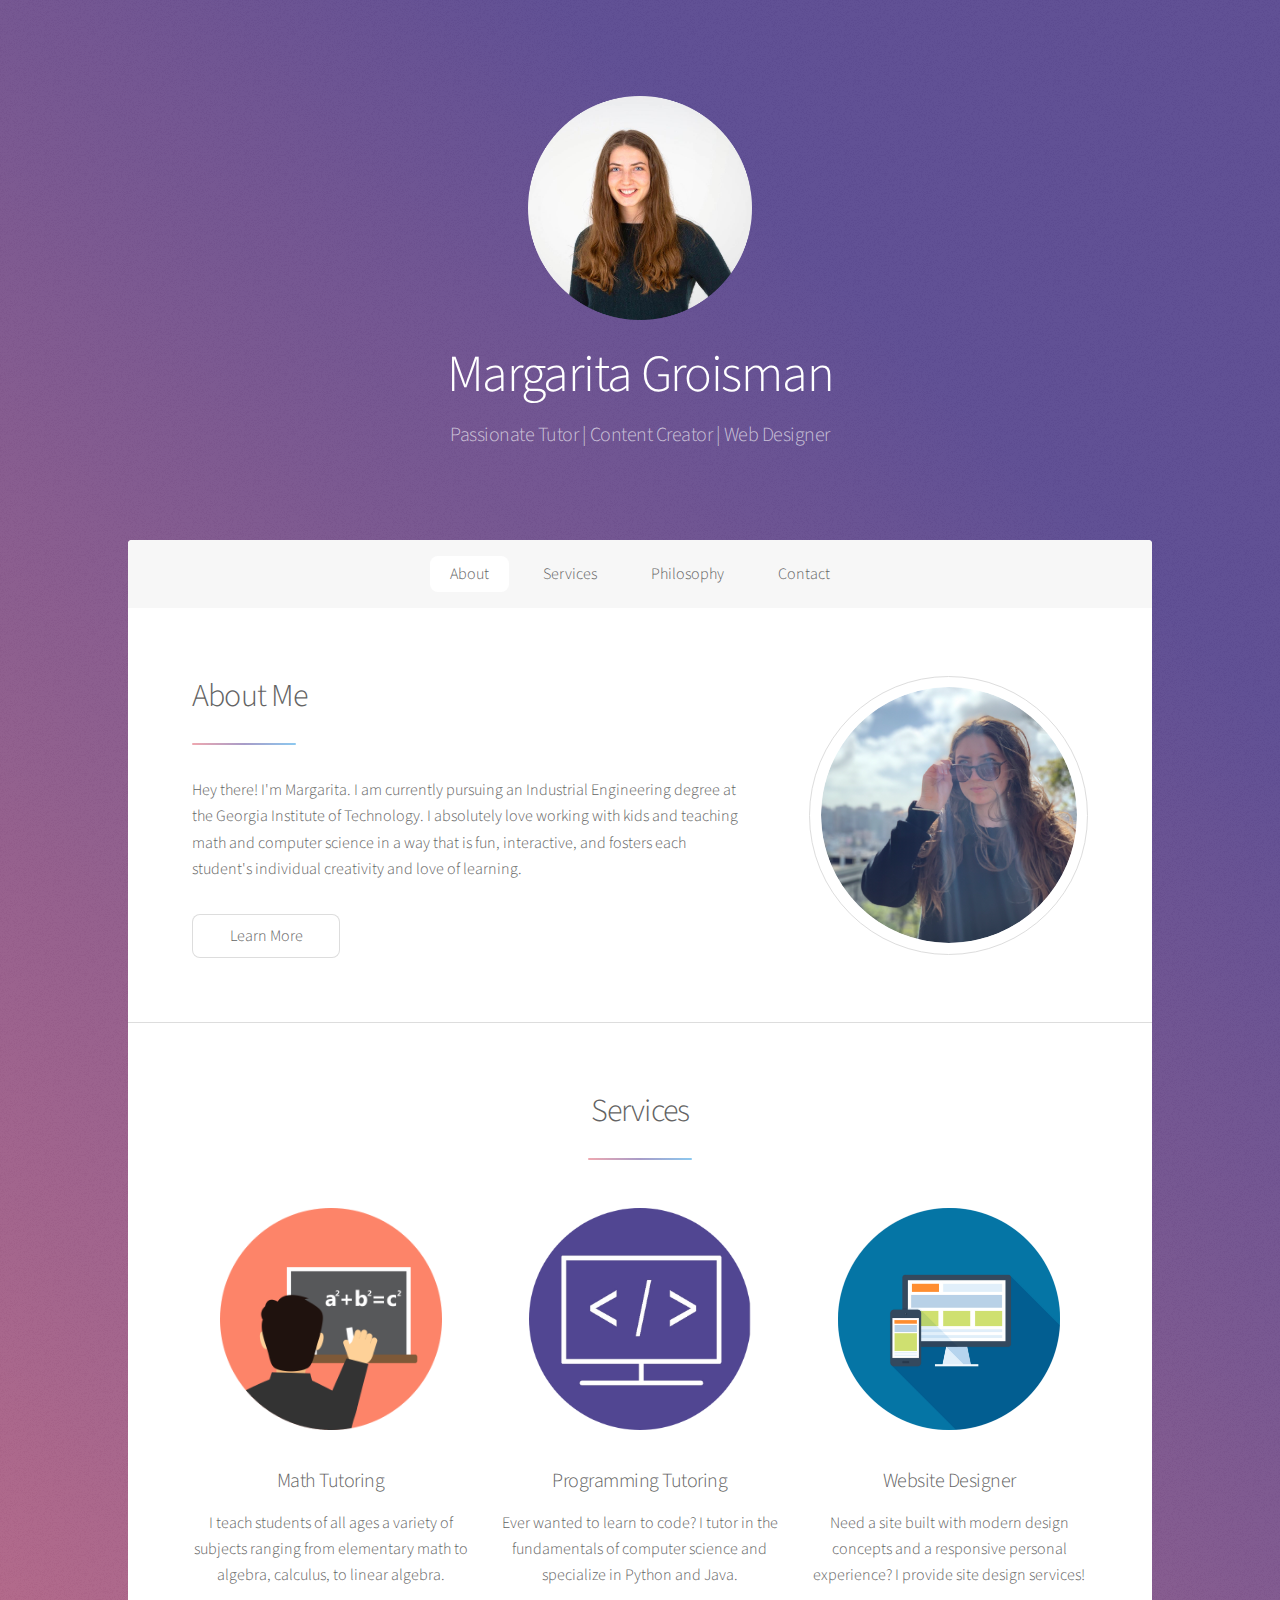
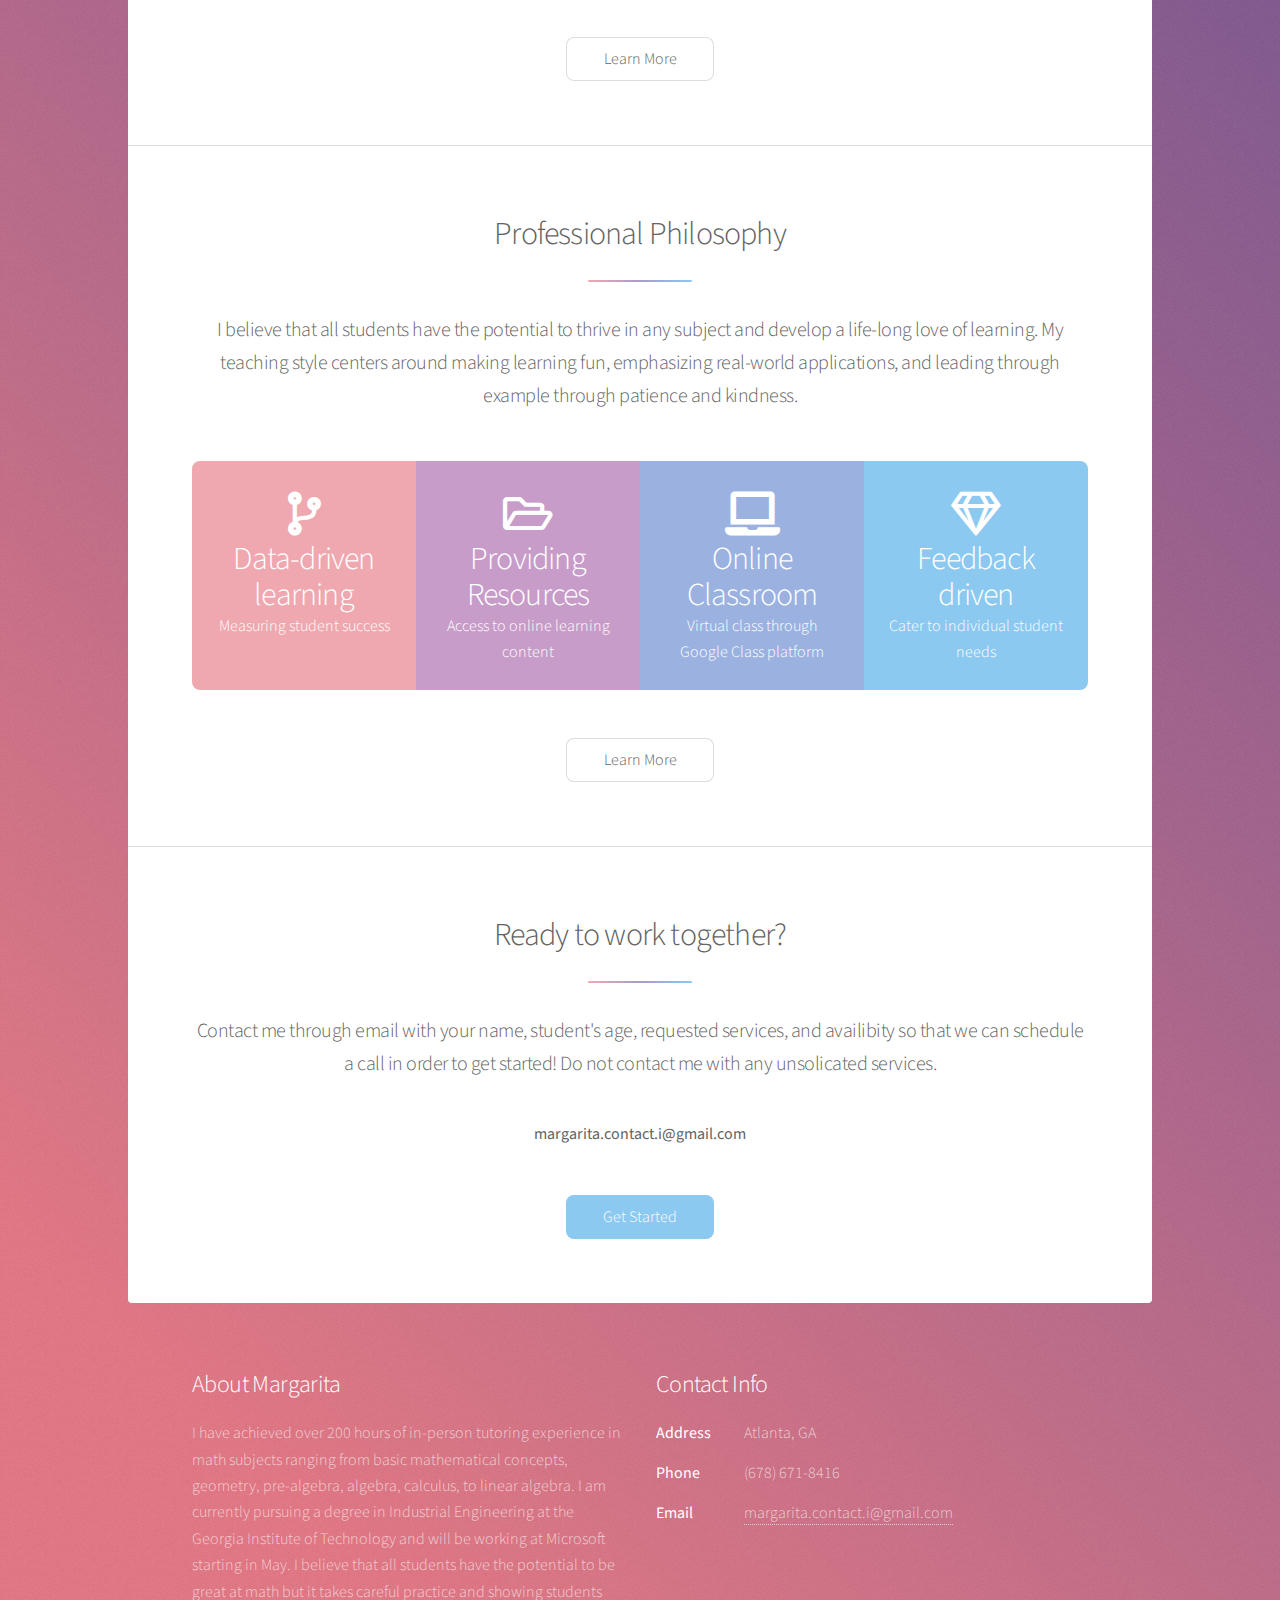
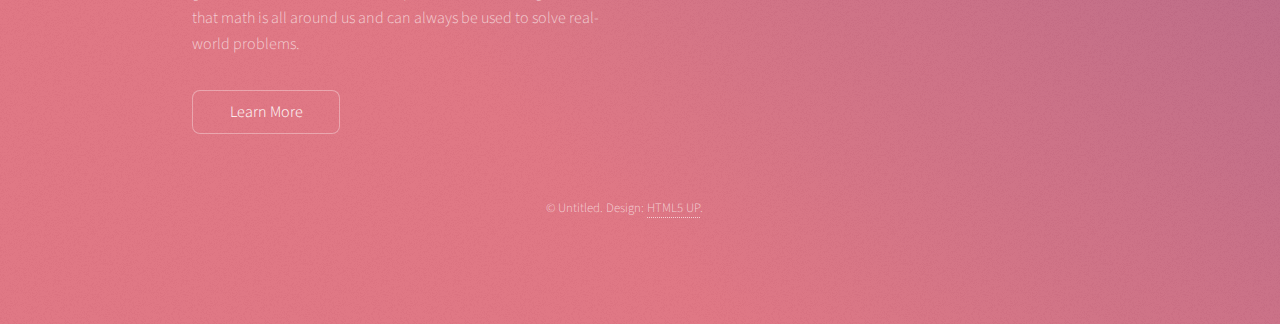
==== commit 472e71e8: "fixed type" ====
--- a/index.html
+++ b/index.html
@@ -44,7 +44,7 @@
 										<header class="major">
 											<h2>About Me</h2>
 										</header>
-										<p>Hey there! I'm Margarita. I am currently pursueing an Industrial Engineering degree at the Georgia Institute of Technology. I absolutely love working with kids and teaching math and computer science in a way that is fun, interactive, and fosters each student's individual creativity and love of learning. </p>
+										<p>Hey there! I'm Margarita. I am currently pursuing an Industrial Engineering degree at the Georgia Institute of Technology. I absolutely love working with kids and teaching math and computer science in a way that is fun, interactive, and fosters each student's individual creativity and love of learning. </p>
 										<ul class="actions">
 											<li><a href="generic.html" class="button">Learn More</a></li>
 										</ul>
--- a/assets/css/main.css
+++ b/assets/css/main.css
@@ -3219,7 +3219,7 @@
 		color: #636363;
 		position: absolute;
 		width: 64em;
-		max-width: calc(100%);
+		max-width: calc(100% - 4em);
 		padding: 1em;
 		background-color: #f7f7f7;
 		border-top-left-radius: 0.25em;
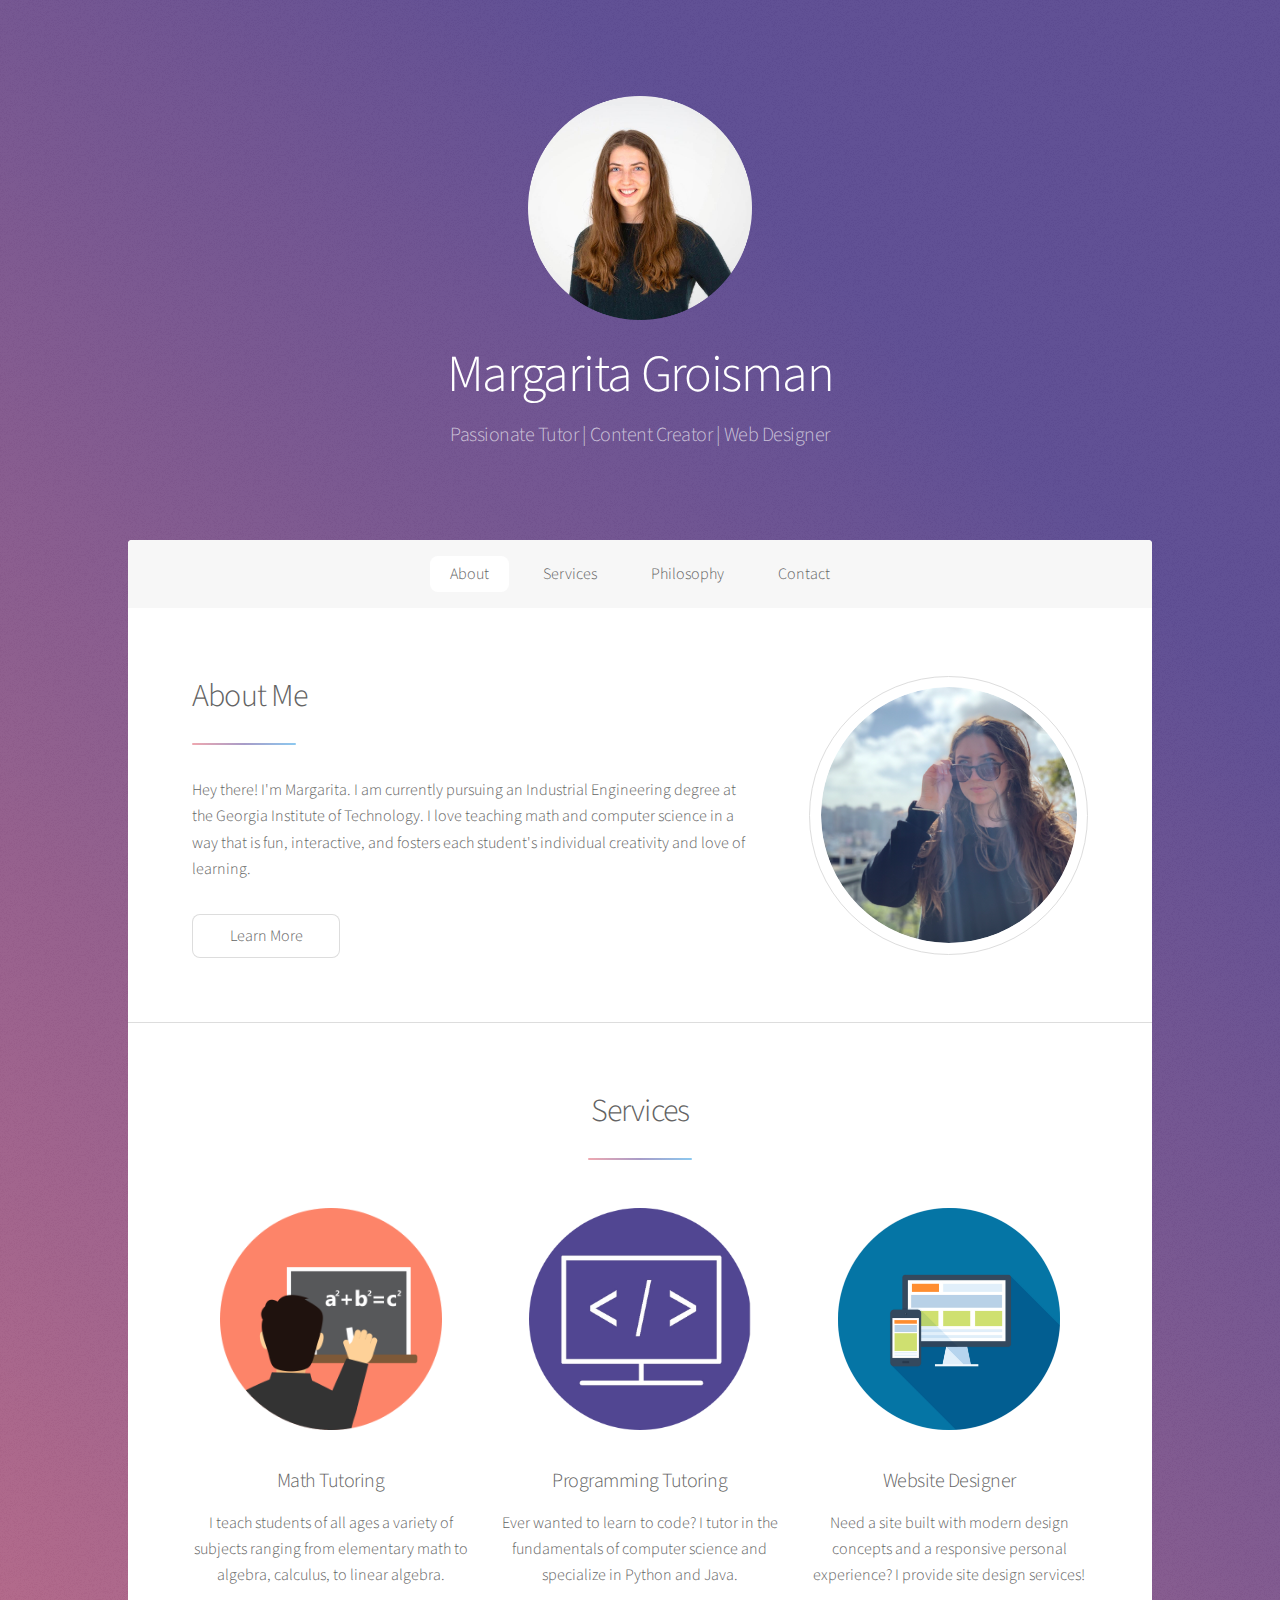
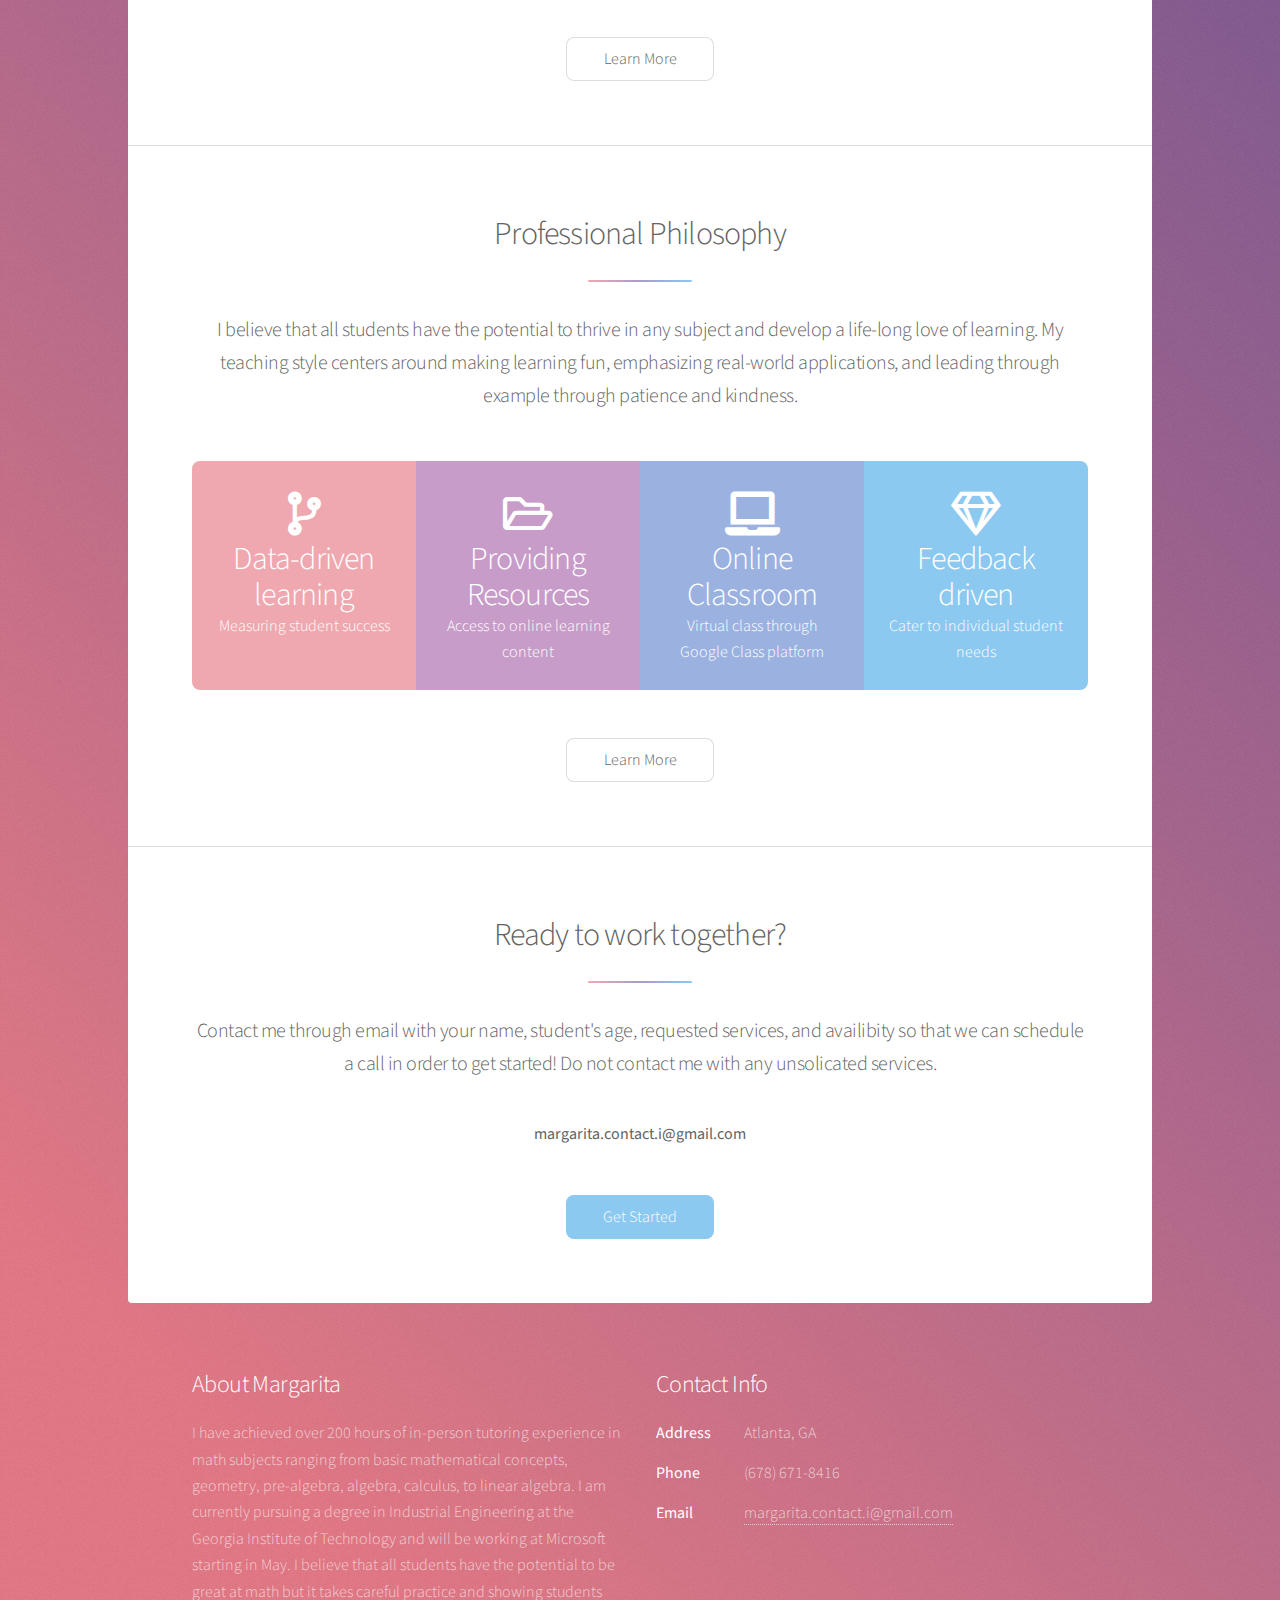
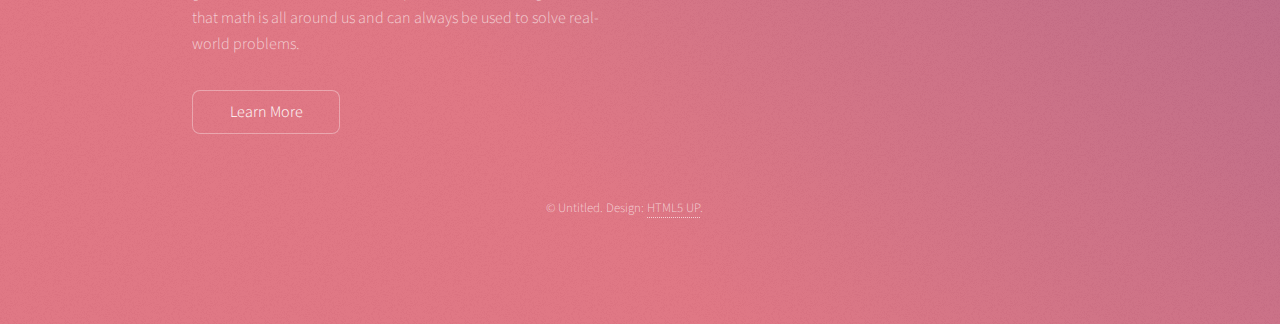
==== commit 332984e0: "fixed wording" ====
--- a/index.html
+++ b/index.html
@@ -6,7 +6,7 @@
 -->
 <html>
 	<head>
-		<title>Stellar by HTML5 UP</title>
+		<title>Margarita Groisman</title>
 		<meta charset="utf-8" />
 		<meta name="viewport" content="width=device-width, initial-scale=1, user-scalable=no" />
 		<link rel="stylesheet" href="assets/css/main.css" />
@@ -44,7 +44,7 @@
 										<header class="major">
 											<h2>About Me</h2>
 										</header>
-										<p>Hey there! I'm Margarita. I am currently pursuing an Industrial Engineering degree at the Georgia Institute of Technology. I absolutely love working with kids and teaching math and computer science in a way that is fun, interactive, and fosters each student's individual creativity and love of learning. </p>
+										<p>Hey there! I'm Margarita. I am currently pursuing an Industrial Engineering degree at the Georgia Institute of Technology. I love teaching math and computer science in a way that is fun, interactive, and fosters each student's individual creativity and love of learning. </p>
 										<ul class="actions">
 											<li><a href="generic.html" class="button">Learn More</a></li>
 										</ul>
